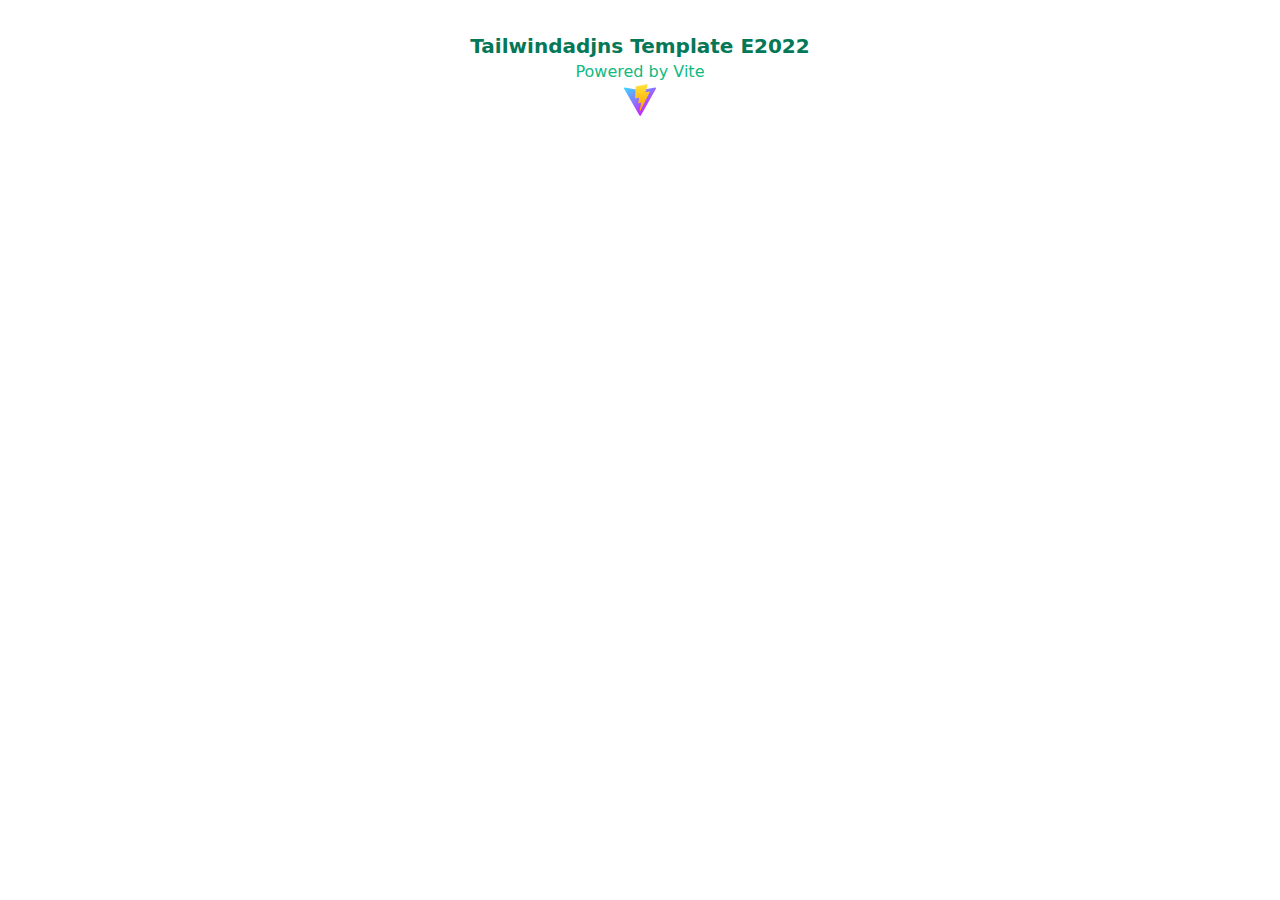
==== index.html @ 0107e42a "Updates" ====
<!DOCTYPE html>
<html lang="en">
  <head>
    <meta charset="UTF-8" />
    <link rel="icon" type="image/svg+xml" href="/vite.svg" />
    <meta name="viewport" content="width=device-width, initial-scale=1.0" />
    <title>Vite App</title>
    <script type="module" crossorigin src="./assets/main.ae54f498.js"></script>
    <link rel="stylesheet" href="./assets/index.20c0fda1.css">
  </head>
  <body class="grid place-items-center p-8">
    <h1 class="text-xl font-bold text-emerald-700">
      Tailwindadjns Template E2022
    </h1>
    <p class="text-emerald-500">
      Powered by <a href="https://vitejs.dev/guide">Vite</a>
    </p>
    <img src="img/vite.svg" alt="Vite Logo" />

    
  </body>
</html>
---- assets/index.20c0fda1.css ----
*,:before,:after{box-sizing:border-box;border-width:0;border-style:solid;border-color:#e5e7eb}:before,:after{--tw-content: ""}html{line-height:1.5;-webkit-text-size-adjust:100%;-moz-tab-size:4;-o-tab-size:4;tab-size:4;font-family:ui-sans-serif,system-ui,-apple-system,BlinkMacSystemFont,Segoe UI,Roboto,Helvetica Neue,Arial,Noto Sans,sans-serif,"Apple Color Emoji","Segoe UI Emoji",Segoe UI Symbol,"Noto Color Emoji"}body{margin:0;line-height:inherit}hr{height:0;color:inherit;border-top-width:1px}abbr:where([title]){-webkit-text-decoration:underline dotted;text-decoration:underline dotted}h1,h2,h3,h4,h5,h6{font-size:inherit;font-weight:inherit}a{color:inherit;text-decoration:inherit}b,strong{font-weight:bolder}code,kbd,samp,pre{font-family:ui-monospace,SFMono-Regular,Menlo,Monaco,Consolas,Liberation Mono,Courier New,monospace;font-size:1em}small{font-size:80%}sub,sup{font-size:75%;line-height:0;position:relative;vertical-align:baseline}sub{bottom:-.25em}sup{top:-.5em}table{text-indent:0;border-color:inherit;border-collapse:collapse}button,input,optgroup,select,textarea{font-family:inherit;font-size:100%;font-weight:inherit;line-height:inherit;color:inherit;margin:0;padding:0}button,select{text-transform:none}button,[type=button],[type=reset],[type=submit]{-webkit-appearance:button;background-color:transparent;background-image:none}:-moz-focusring{outline:auto}:-moz-ui-invalid{box-shadow:none}progress{vertical-align:baseline}::-webkit-inner-spin-button,::-webkit-outer-spin-button{height:auto}[type=search]{-webkit-appearance:textfield;outline-offset:-2px}::-webkit-search-decoration{-webkit-appearance:none}::-webkit-file-upload-button{-webkit-appearance:button;font:inherit}summary{display:list-item}blockquote,dl,dd,h1,h2,h3,h4,h5,h6,hr,figure,p,pre{margin:0}fieldset{margin:0;padding:0}legend{padding:0}ol,ul,menu{list-style:none;margin:0;padding:0}textarea{resize:vertical}input::-moz-placeholder,textarea::-moz-placeholder{opacity:1;color:#9ca3af}input::placeholder,textarea::placeholder{opacity:1;color:#9ca3af}button,[role=button]{cursor:pointer}:disabled{cursor:default}img,svg,video,canvas,audio,iframe,embed,object{display:block;vertical-align:middle}img,video{max-width:100%;height:auto}[type=text],[type=email],[type=url],[type=password],[type=number],[type=date],[type=datetime-local],[type=month],[type=search],[type=tel],[type=time],[type=week],[multiple],textarea,select{-webkit-appearance:none;-moz-appearance:none;appearance:none;background-color:#fff;border-color:#6b7280;border-width:1px;border-radius:0;padding:.5rem .75rem;font-size:1rem;line-height:1.5rem;--tw-shadow: 0 0 #0000}[type=text]:focus,[type=email]:focus,[type=url]:focus,[type=password]:focus,[type=number]:focus,[type=date]:focus,[type=datetime-local]:focus,[type=month]:focus,[type=search]:focus,[type=tel]:focus,[type=time]:focus,[type=week]:focus,[multiple]:focus,textarea:focus,select:focus{outline:2px solid transparent;outline-offset:2px;--tw-ring-inset: var(--tw-empty, );--tw-ring-offset-width: 0px;--tw-ring-offset-color: #fff;--tw-ring-color: #2563eb;--tw-ring-offset-shadow: var(--tw-ring-inset) 0 0 0 var(--tw-ring-offset-width) var(--tw-ring-offset-color);--tw-ring-shadow: var(--tw-ring-inset) 0 0 0 calc(1px + var(--tw-ring-offset-width)) var(--tw-ring-color);box-shadow:var(--tw-ring-offset-shadow),var(--tw-ring-shadow),var(--tw-shadow);border-color:#2563eb}input::-moz-placeholder,textarea::-moz-placeholder{color:#6b7280;opacity:1}input::placeholder,textarea::placeholder{color:#6b7280;opacity:1}::-webkit-datetime-edit-fields-wrapper{padding:0}::-webkit-date-and-time-value{min-height:1.5em}::-webkit-datetime-edit,::-webkit-datetime-edit-year-field,::-webkit-datetime-edit-month-field,::-webkit-datetime-edit-day-field,::-webkit-datetime-edit-hour-field,::-webkit-datetime-edit-minute-field,::-webkit-datetime-edit-second-field,::-webkit-datetime-edit-millisecond-field,::-webkit-datetime-edit-meridiem-field{padding-top:0;padding-bottom:0}select{background-image:url("data:image/svg+xml,%3csvg xmlns='http://www.w3.org/2000/svg' fill='none' viewBox='0 0 20 20'%3e%3cpath stroke='%236b7280' stroke-linecap='round' stroke-linejoin='round' stroke-width='1.5' d='M6 8l4 4 4-4'/%3e%3c/svg%3e");background-position:right .5rem center;background-repeat:no-repeat;background-size:1.5em 1.5em;padding-right:2.5rem;-webkit-print-color-adjust:exact;color-adjust:exact;print-color-adjust:exact}[multiple]{background-image:initial;background-position:initial;background-repeat:unset;background-size:initial;padding-right:.75rem;-webkit-print-color-adjust:unset;color-adjust:unset;print-color-adjust:unset}[type=checkbox],[type=radio]{-webkit-appearance:none;-moz-appearance:none;appearance:none;padding:0;-webkit-print-color-adjust:exact;color-adjust:exact;print-color-adjust:exact;display:inline-block;vertical-align:middle;background-origin:border-box;-webkit-user-select:none;-moz-user-select:none;user-select:none;flex-shrink:0;height:1rem;width:1rem;color:#2563eb;background-color:#fff;border-color:#6b7280;border-width:1px;--tw-shadow: 0 0 #0000}[type=checkbox]{border-radius:0}[type=radio]{border-radius:100%}[type=checkbox]:focus,[type=radio]:focus{outline:2px solid transparent;outline-offset:2px;--tw-ring-inset: var(--tw-empty, );--tw-ring-offset-width: 2px;--tw-ring-offset-color: #fff;--tw-ring-color: #2563eb;--tw-ring-offset-shadow: var(--tw-ring-inset) 0 0 0 var(--tw-ring-offset-width) var(--tw-ring-offset-color);--tw-ring-shadow: var(--tw-ring-inset) 0 0 0 calc(2px + var(--tw-ring-offset-width)) var(--tw-ring-color);box-shadow:var(--tw-ring-offset-shadow),var(--tw-ring-shadow),var(--tw-shadow)}[type=checkbox]:checked,[type=radio]:checked{border-color:transparent;background-color:currentColor;background-size:100% 100%;background-position:center;background-repeat:no-repeat}[type=checkbox]:checked{background-image:url("data:image/svg+xml,%3csvg viewBox='0 0 16 16' fill='white' xmlns='http://www.w3.org/2000/svg'%3e%3cpath d='M12.207 4.793a1 1 0 010 1.414l-5 5a1 1 0 01-1.414 0l-2-2a1 1 0 011.414-1.414L6.5 9.086l4.293-4.293a1 1 0 011.414 0z'/%3e%3c/svg%3e")}[type=radio]:checked{background-image:url("data:image/svg+xml,%3csvg viewBox='0 0 16 16' fill='white' xmlns='http://www.w3.org/2000/svg'%3e%3ccircle cx='8' cy='8' r='3'/%3e%3c/svg%3e")}[type=checkbox]:checked:hover,[type=checkbox]:checked:focus,[type=radio]:checked:hover,[type=radio]:checked:focus{border-color:transparent;background-color:currentColor}[type=checkbox]:indeterminate{background-image:url("data:image/svg+xml,%3csvg xmlns='http://www.w3.org/2000/svg' fill='none' viewBox='0 0 16 16'%3e%3cpath stroke='white' stroke-linecap='round' stroke-linejoin='round' stroke-width='2' d='M4 8h8'/%3e%3c/svg%3e");border-color:transparent;background-color:currentColor;background-size:100% 100%;background-position:center;background-repeat:no-repeat}[type=checkbox]:indeterminate:hover,[type=checkbox]:indeterminate:focus{border-color:transparent;background-color:currentColor}[type=file]{background:unset;border-color:inherit;border-width:0;border-radius:0;padding:0;font-size:unset;line-height:inherit}[type=file]:focus{outline:1px solid ButtonText;outline:1px auto -webkit-focus-ring-color}*,:before,:after{--tw-border-spacing-x: 0;--tw-border-spacing-y: 0;--tw-translate-x: 0;--tw-translate-y: 0;--tw-rotate: 0;--tw-skew-x: 0;--tw-skew-y: 0;--tw-scale-x: 1;--tw-scale-y: 1;--tw-pan-x: ;--tw-pan-y: ;--tw-pinch-zoom: ;--tw-scroll-snap-strictness: proximity;--tw-ordinal: ;--tw-slashed-zero: ;--tw-numeric-figure: ;--tw-numeric-spacing: ;--tw-numeric-fraction: ;--tw-ring-inset: ;--tw-ring-offset-width: 0px;--tw-ring-offset-color: #fff;--tw-ring-color: rgb(59 130 246 / .5);--tw-ring-offset-shadow: 0 0 #0000;--tw-ring-shadow: 0 0 #0000;--tw-shadow: 0 0 #0000;--tw-shadow-colored: 0 0 #0000;--tw-blur: ;--tw-brightness: ;--tw-contrast: ;--tw-grayscale: ;--tw-hue-rotate: ;--tw-invert: ;--tw-saturate: ;--tw-sepia: ;--tw-drop-shadow: ;--tw-backdrop-blur: ;--tw-backdrop-brightness: ;--tw-backdrop-contrast: ;--tw-backdrop-grayscale: ;--tw-backdrop-hue-rotate: ;--tw-backdrop-invert: ;--tw-backdrop-opacity: ;--tw-backdrop-saturate: ;--tw-backdrop-sepia: }::-webkit-backdrop{--tw-border-spacing-x: 0;--tw-border-spacing-y: 0;--tw-translate-x: 0;--tw-translate-y: 0;--tw-rotate: 0;--tw-skew-x: 0;--tw-skew-y: 0;--tw-scale-x: 1;--tw-scale-y: 1;--tw-pan-x: ;--tw-pan-y: ;--tw-pinch-zoom: ;--tw-scroll-snap-strictness: proximity;--tw-ordinal: ;--tw-slashed-zero: ;--tw-numeric-figure: ;--tw-numeric-spacing: ;--tw-numeric-fraction: ;--tw-ring-inset: ;--tw-ring-offset-width: 0px;--tw-ring-offset-color: #fff;--tw-ring-color: rgb(59 130 246 / .5);--tw-ring-offset-shadow: 0 0 #0000;--tw-ring-shadow: 0 0 #0000;--tw-shadow: 0 0 #0000;--tw-shadow-colored: 0 0 #0000;--tw-blur: ;--tw-brightness: ;--tw-contrast: ;--tw-grayscale: ;--tw-hue-rotate: ;--tw-invert: ;--tw-saturate: ;--tw-sepia: ;--tw-drop-shadow: ;--tw-backdrop-blur: ;--tw-backdrop-brightness: ;--tw-backdrop-contrast: ;--tw-backdrop-grayscale: ;--tw-backdrop-hue-rotate: ;--tw-backdrop-invert: ;--tw-backdrop-opacity: ;--tw-backdrop-saturate: ;--tw-backdrop-sepia: }::backdrop{--tw-border-spacing-x: 0;--tw-border-spacing-y: 0;--tw-translate-x: 0;--tw-translate-y: 0;--tw-rotate: 0;--tw-skew-x: 0;--tw-skew-y: 0;--tw-scale-x: 1;--tw-scale-y: 1;--tw-pan-x: ;--tw-pan-y: ;--tw-pinch-zoom: ;--tw-scroll-snap-strictness: proximity;--tw-ordinal: ;--tw-slashed-zero: ;--tw-numeric-figure: ;--tw-numeric-spacing: ;--tw-numeric-fraction: ;--tw-ring-inset: ;--tw-ring-offset-width: 0px;--tw-ring-offset-color: #fff;--tw-ring-color: rgb(59 130 246 / .5);--tw-ring-offset-shadow: 0 0 #0000;--tw-ring-shadow: 0 0 #0000;--tw-shadow: 0 0 #0000;--tw-shadow-colored: 0 0 #0000;--tw-blur: ;--tw-brightness: ;--tw-contrast: ;--tw-grayscale: ;--tw-hue-rotate: ;--tw-invert: ;--tw-saturate: ;--tw-sepia: ;--tw-drop-shadow: ;--tw-backdrop-blur: ;--tw-backdrop-brightness: ;--tw-backdrop-contrast: ;--tw-backdrop-grayscale: ;--tw-backdrop-hue-rotate: ;--tw-backdrop-invert: ;--tw-backdrop-opacity: ;--tw-backdrop-saturate: ;--tw-backdrop-sepia: }.grid{display:grid}.place-items-center{place-items:center}.p-8{padding:2rem}.text-xl{font-size:1.25rem;line-height:1.75rem}.font-bold{font-weight:700}.text-emerald-700{--tw-text-opacity: 1;color:rgb(4 120 87 / var(--tw-text-opacity))}.text-emerald-500{--tw-text-opacity: 1;color:rgb(16 185 129 / var(--tw-text-opacity))}
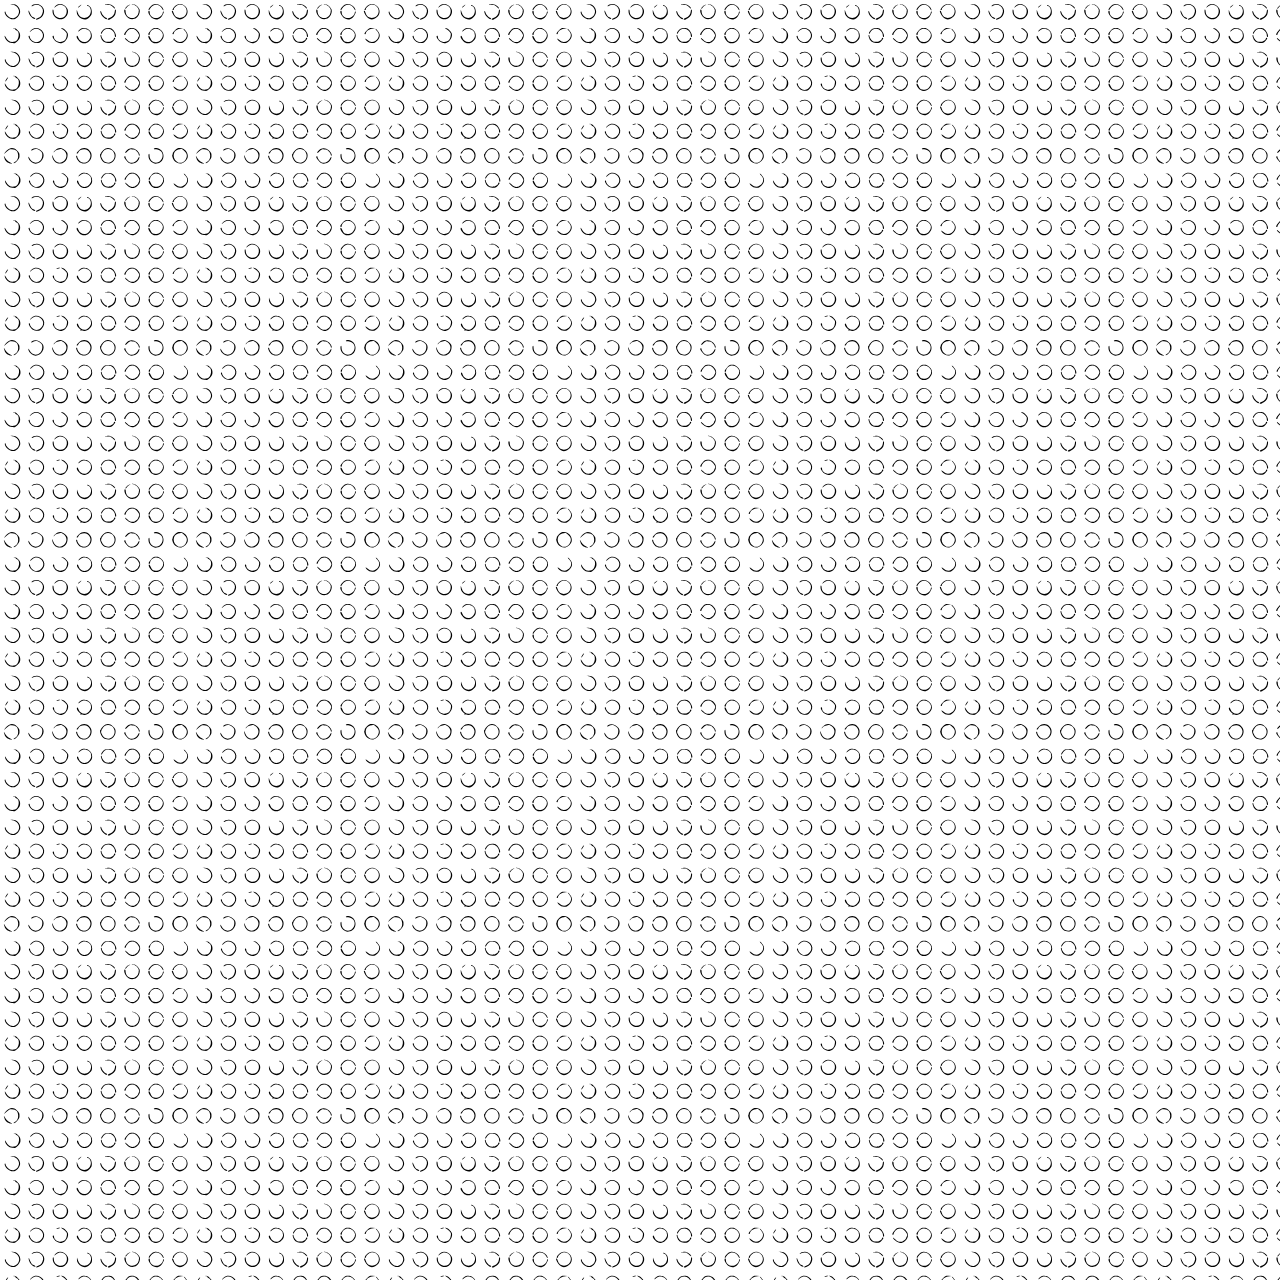
==== commit 2f3f1af8: "Updates" ====
--- a/index.html
+++ b/index.html
@@ -6,17 +6,15 @@
     <meta name="viewport" content="width=device-width, initial-scale=1.0" />
     <title>Vite App</title>
     <script type="module" crossorigin src="./assets/main.ae54f498.js"></script>
-    <link rel="stylesheet" href="./assets/index.20c0fda1.css">
+    <link rel="stylesheet" href="./assets/index.3d942b36.css">
   </head>
-  <body class="grid place-items-center p-8">
-    <h1 class="text-xl font-bold text-emerald-700">
-      Tailwindadjns Template E2022
-    </h1>
-    <p class="text-emerald-500">
-      Powered by <a href="https://vitejs.dev/guide">Vite</a>
-    </p>
-    <img src="img/vite.svg" alt="Vite Logo" />
-
+  <body>
+    <main>
+      <section id="first_section"></section>
+      <section id="second_section"></section>
+      <section id="third_section"></section>
+      <section id="fourth_section"></section>
+    </main>
     
   </body>
 </html>
--- a/assets/index.3d942b36.css
+++ b/assets/index.3d942b36.css
@@ -0,0 +1 @@
+*,:before,:after{box-sizing:border-box;border-width:0;border-style:solid;border-color:#e5e7eb}:before,:after{--tw-content: ""}html{line-height:1.5;-webkit-text-size-adjust:100%;-moz-tab-size:4;-o-tab-size:4;tab-size:4;font-family:ui-sans-serif,system-ui,-apple-system,BlinkMacSystemFont,Segoe UI,Roboto,Helvetica Neue,Arial,Noto Sans,sans-serif,"Apple Color Emoji","Segoe UI Emoji",Segoe UI Symbol,"Noto Color Emoji"}body{margin:0;line-height:inherit}hr{height:0;color:inherit;border-top-width:1px}abbr:where([title]){-webkit-text-decoration:underline dotted;text-decoration:underline dotted}h1,h2,h3,h4,h5,h6{font-size:inherit;font-weight:inherit}a{color:inherit;text-decoration:inherit}b,strong{font-weight:bolder}code,kbd,samp,pre{font-family:ui-monospace,SFMono-Regular,Menlo,Monaco,Consolas,Liberation Mono,Courier New,monospace;font-size:1em}small{font-size:80%}sub,sup{font-size:75%;line-height:0;position:relative;vertical-align:baseline}sub{bottom:-.25em}sup{top:-.5em}table{text-indent:0;border-color:inherit;border-collapse:collapse}button,input,optgroup,select,textarea{font-family:inherit;font-size:100%;font-weight:inherit;line-height:inherit;color:inherit;margin:0;padding:0}button,select{text-transform:none}button,[type=button],[type=reset],[type=submit]{-webkit-appearance:button;background-color:transparent;background-image:none}:-moz-focusring{outline:auto}:-moz-ui-invalid{box-shadow:none}progress{vertical-align:baseline}::-webkit-inner-spin-button,::-webkit-outer-spin-button{height:auto}[type=search]{-webkit-appearance:textfield;outline-offset:-2px}::-webkit-search-decoration{-webkit-appearance:none}::-webkit-file-upload-button{-webkit-appearance:button;font:inherit}summary{display:list-item}blockquote,dl,dd,h1,h2,h3,h4,h5,h6,hr,figure,p,pre{margin:0}fieldset{margin:0;padding:0}legend{padding:0}ol,ul,menu{list-style:none;margin:0;padding:0}textarea{resize:vertical}input::-moz-placeholder,textarea::-moz-placeholder{opacity:1;color:#9ca3af}input::placeholder,textarea::placeholder{opacity:1;color:#9ca3af}button,[role=button]{cursor:pointer}:disabled{cursor:default}img,svg,video,canvas,audio,iframe,embed,object{display:block;vertical-align:middle}img,video{max-width:100%;height:auto}[type=text],[type=email],[type=url],[type=password],[type=number],[type=date],[type=datetime-local],[type=month],[type=search],[type=tel],[type=time],[type=week],[multiple],textarea,select{-webkit-appearance:none;-moz-appearance:none;appearance:none;background-color:#fff;border-color:#6b7280;border-width:1px;border-radius:0;padding:.5rem .75rem;font-size:1rem;line-height:1.5rem;--tw-shadow: 0 0 #0000}[type=text]:focus,[type=email]:focus,[type=url]:focus,[type=password]:focus,[type=number]:focus,[type=date]:focus,[type=datetime-local]:focus,[type=month]:focus,[type=search]:focus,[type=tel]:focus,[type=time]:focus,[type=week]:focus,[multiple]:focus,textarea:focus,select:focus{outline:2px solid transparent;outline-offset:2px;--tw-ring-inset: var(--tw-empty, );--tw-ring-offset-width: 0px;--tw-ring-offset-color: #fff;--tw-ring-color: #2563eb;--tw-ring-offset-shadow: var(--tw-ring-inset) 0 0 0 var(--tw-ring-offset-width) var(--tw-ring-offset-color);--tw-ring-shadow: var(--tw-ring-inset) 0 0 0 calc(1px + var(--tw-ring-offset-width)) var(--tw-ring-color);box-shadow:var(--tw-ring-offset-shadow),var(--tw-ring-shadow),var(--tw-shadow);border-color:#2563eb}input::-moz-placeholder,textarea::-moz-placeholder{color:#6b7280;opacity:1}input::placeholder,textarea::placeholder{color:#6b7280;opacity:1}::-webkit-datetime-edit-fields-wrapper{padding:0}::-webkit-date-and-time-value{min-height:1.5em}::-webkit-datetime-edit,::-webkit-datetime-edit-year-field,::-webkit-datetime-edit-month-field,::-webkit-datetime-edit-day-field,::-webkit-datetime-edit-hour-field,::-webkit-datetime-edit-minute-field,::-webkit-datetime-edit-second-field,::-webkit-datetime-edit-millisecond-field,::-webkit-datetime-edit-meridiem-field{padding-top:0;padding-bottom:0}select{background-image:url("data:image/svg+xml,%3csvg xmlns='http://www.w3.org/2000/svg' fill='none' viewBox='0 0 20 20'%3e%3cpath stroke='%236b7280' stroke-linecap='round' stroke-linejoin='round' stroke-width='1.5' d='M6 8l4 4 4-4'/%3e%3c/svg%3e");background-position:right .5rem center;background-repeat:no-repeat;background-size:1.5em 1.5em;padding-right:2.5rem;-webkit-print-color-adjust:exact;color-adjust:exact;print-color-adjust:exact}[multiple]{background-image:initial;background-position:initial;background-repeat:unset;background-size:initial;padding-right:.75rem;-webkit-print-color-adjust:unset;color-adjust:unset;print-color-adjust:unset}[type=checkbox],[type=radio]{-webkit-appearance:none;-moz-appearance:none;appearance:none;padding:0;-webkit-print-color-adjust:exact;color-adjust:exact;print-color-adjust:exact;display:inline-block;vertical-align:middle;background-origin:border-box;-webkit-user-select:none;-moz-user-select:none;user-select:none;flex-shrink:0;height:1rem;width:1rem;color:#2563eb;background-color:#fff;border-color:#6b7280;border-width:1px;--tw-shadow: 0 0 #0000}[type=checkbox]{border-radius:0}[type=radio]{border-radius:100%}[type=checkbox]:focus,[type=radio]:focus{outline:2px solid transparent;outline-offset:2px;--tw-ring-inset: var(--tw-empty, );--tw-ring-offset-width: 2px;--tw-ring-offset-color: #fff;--tw-ring-color: #2563eb;--tw-ring-offset-shadow: var(--tw-ring-inset) 0 0 0 var(--tw-ring-offset-width) var(--tw-ring-offset-color);--tw-ring-shadow: var(--tw-ring-inset) 0 0 0 calc(2px + var(--tw-ring-offset-width)) var(--tw-ring-color);box-shadow:var(--tw-ring-offset-shadow),var(--tw-ring-shadow),var(--tw-shadow)}[type=checkbox]:checked,[type=radio]:checked{border-color:transparent;background-color:currentColor;background-size:100% 100%;background-position:center;background-repeat:no-repeat}[type=checkbox]:checked{background-image:url("data:image/svg+xml,%3csvg viewBox='0 0 16 16' fill='white' xmlns='http://www.w3.org/2000/svg'%3e%3cpath d='M12.207 4.793a1 1 0 010 1.414l-5 5a1 1 0 01-1.414 0l-2-2a1 1 0 011.414-1.414L6.5 9.086l4.293-4.293a1 1 0 011.414 0z'/%3e%3c/svg%3e")}[type=radio]:checked{background-image:url("data:image/svg+xml,%3csvg viewBox='0 0 16 16' fill='white' xmlns='http://www.w3.org/2000/svg'%3e%3ccircle cx='8' cy='8' r='3'/%3e%3c/svg%3e")}[type=checkbox]:checked:hover,[type=checkbox]:checked:focus,[type=radio]:checked:hover,[type=radio]:checked:focus{border-color:transparent;background-color:currentColor}[type=checkbox]:indeterminate{background-image:url("data:image/svg+xml,%3csvg xmlns='http://www.w3.org/2000/svg' fill='none' viewBox='0 0 16 16'%3e%3cpath stroke='white' stroke-linecap='round' stroke-linejoin='round' stroke-width='2' d='M4 8h8'/%3e%3c/svg%3e");border-color:transparent;background-color:currentColor;background-size:100% 100%;background-position:center;background-repeat:no-repeat}[type=checkbox]:indeterminate:hover,[type=checkbox]:indeterminate:focus{border-color:transparent;background-color:currentColor}[type=file]{background:unset;border-color:inherit;border-width:0;border-radius:0;padding:0;font-size:unset;line-height:inherit}[type=file]:focus{outline:1px solid ButtonText;outline:1px auto -webkit-focus-ring-color}*,:before,:after{--tw-border-spacing-x: 0;--tw-border-spacing-y: 0;--tw-translate-x: 0;--tw-translate-y: 0;--tw-rotate: 0;--tw-skew-x: 0;--tw-skew-y: 0;--tw-scale-x: 1;--tw-scale-y: 1;--tw-pan-x: ;--tw-pan-y: ;--tw-pinch-zoom: ;--tw-scroll-snap-strictness: proximity;--tw-ordinal: ;--tw-slashed-zero: ;--tw-numeric-figure: ;--tw-numeric-spacing: ;--tw-numeric-fraction: ;--tw-ring-inset: ;--tw-ring-offset-width: 0px;--tw-ring-offset-color: #fff;--tw-ring-color: rgb(59 130 246 / .5);--tw-ring-offset-shadow: 0 0 #0000;--tw-ring-shadow: 0 0 #0000;--tw-shadow: 0 0 #0000;--tw-shadow-colored: 0 0 #0000;--tw-blur: ;--tw-brightness: ;--tw-contrast: ;--tw-grayscale: ;--tw-hue-rotate: ;--tw-invert: ;--tw-saturate: ;--tw-sepia: ;--tw-drop-shadow: ;--tw-backdrop-blur: ;--tw-backdrop-brightness: ;--tw-backdrop-contrast: ;--tw-backdrop-grayscale: ;--tw-backdrop-hue-rotate: ;--tw-backdrop-invert: ;--tw-backdrop-opacity: ;--tw-backdrop-saturate: ;--tw-backdrop-sepia: }::-webkit-backdrop{--tw-border-spacing-x: 0;--tw-border-spacing-y: 0;--tw-translate-x: 0;--tw-translate-y: 0;--tw-rotate: 0;--tw-skew-x: 0;--tw-skew-y: 0;--tw-scale-x: 1;--tw-scale-y: 1;--tw-pan-x: ;--tw-pan-y: ;--tw-pinch-zoom: ;--tw-scroll-snap-strictness: proximity;--tw-ordinal: ;--tw-slashed-zero: ;--tw-numeric-figure: ;--tw-numeric-spacing: ;--tw-numeric-fraction: ;--tw-ring-inset: ;--tw-ring-offset-width: 0px;--tw-ring-offset-color: #fff;--tw-ring-color: rgb(59 130 246 / .5);--tw-ring-offset-shadow: 0 0 #0000;--tw-ring-shadow: 0 0 #0000;--tw-shadow: 0 0 #0000;--tw-shadow-colored: 0 0 #0000;--tw-blur: ;--tw-brightness: ;--tw-contrast: ;--tw-grayscale: ;--tw-hue-rotate: ;--tw-invert: ;--tw-saturate: ;--tw-sepia: ;--tw-drop-shadow: ;--tw-backdrop-blur: ;--tw-backdrop-brightness: ;--tw-backdrop-contrast: ;--tw-backdrop-grayscale: ;--tw-backdrop-hue-rotate: ;--tw-backdrop-invert: ;--tw-backdrop-opacity: ;--tw-backdrop-saturate: ;--tw-backdrop-sepia: }::backdrop{--tw-border-spacing-x: 0;--tw-border-spacing-y: 0;--tw-translate-x: 0;--tw-translate-y: 0;--tw-rotate: 0;--tw-skew-x: 0;--tw-skew-y: 0;--tw-scale-x: 1;--tw-scale-y: 1;--tw-pan-x: ;--tw-pan-y: ;--tw-pinch-zoom: ;--tw-scroll-snap-strictness: proximity;--tw-ordinal: ;--tw-slashed-zero: ;--tw-numeric-figure: ;--tw-numeric-spacing: ;--tw-numeric-fraction: ;--tw-ring-inset: ;--tw-ring-offset-width: 0px;--tw-ring-offset-color: #fff;--tw-ring-color: rgb(59 130 246 / .5);--tw-ring-offset-shadow: 0 0 #0000;--tw-ring-shadow: 0 0 #0000;--tw-shadow: 0 0 #0000;--tw-shadow-colored: 0 0 #0000;--tw-blur: ;--tw-brightness: ;--tw-contrast: ;--tw-grayscale: ;--tw-hue-rotate: ;--tw-invert: ;--tw-saturate: ;--tw-sepia: ;--tw-drop-shadow: ;--tw-backdrop-blur: ;--tw-backdrop-brightness: ;--tw-backdrop-contrast: ;--tw-backdrop-grayscale: ;--tw-backdrop-hue-rotate: ;--tw-backdrop-invert: ;--tw-backdrop-opacity: ;--tw-backdrop-saturate: ;--tw-backdrop-sepia: }body{background-image:url(../img/bg-texture.svg);background-repeat:repeat;background-position:top left;background-size:15%}#first_section{padding:40em}
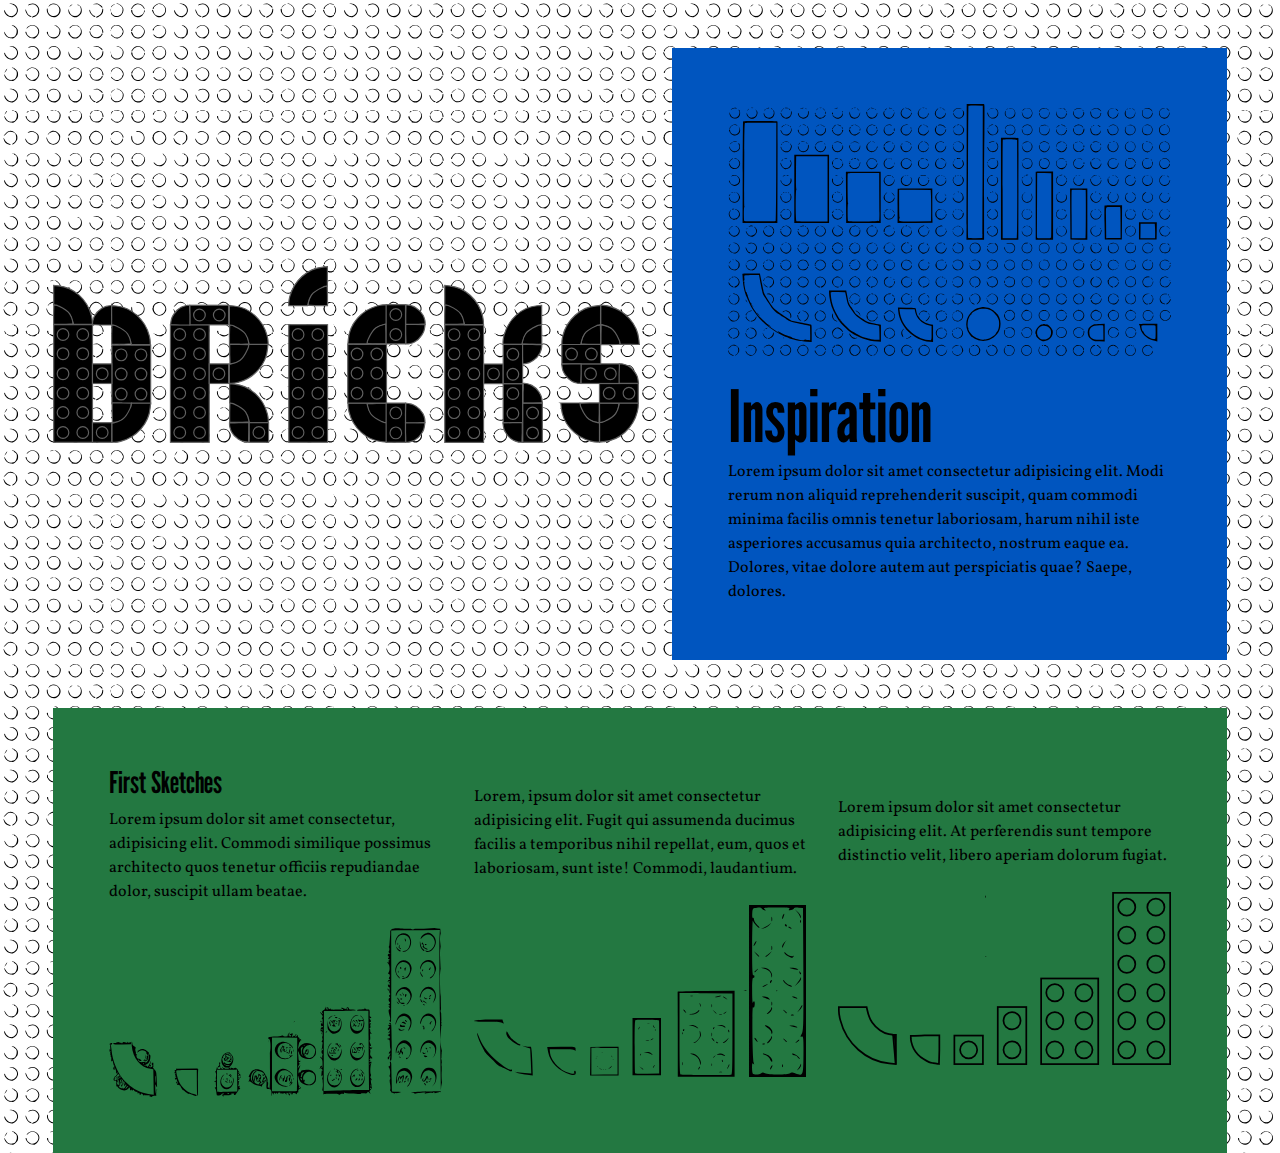
==== commit a1e33caa: "Updates" ====
--- a/index.html
+++ b/index.html
@@ -5,13 +5,216 @@
     <link rel="icon" type="image/svg+xml" href="/vite.svg" />
     <meta name="viewport" content="width=device-width, initial-scale=1.0" />
     <title>Vite App</title>
-    <script type="module" crossorigin src="./assets/main.ae54f498.js"></script>
-    <link rel="stylesheet" href="./assets/index.3d942b36.css">
+    <script type="module" crossorigin src="./assets/main.2e53f17a.js"></script>
+    <link rel="stylesheet" href="./assets/index.fe158002.css">
   </head>
-  <body>
+  <body class="mx-auto w-11/12">
     <main>
-      <section id="first_section"></section>
-      <section id="second_section"></section>
+      <img
+        class="image"
+        data-index="0"
+        data-status="inactive"
+        src="./img/b_01.svg"
+      />
+      <img
+        class="image"
+        data-index="1"
+        data-status="inactive"
+        src="./img/b_02.svg"
+      />
+      <img
+        class="image"
+        data-index="2"
+        data-status="inactive"
+        src="./img/b_03.svg"
+      />
+      <img
+        class="image"
+        data-index="3"
+        data-status="inactive"
+        src="./img/b_04.svg"
+      />
+      <img
+        class="image"
+        data-index="4"
+        data-status="inactive"
+        src="./img/b_05.svg"
+      />
+      <img
+        class="image"
+        data-index="5"
+        data-status="inactive"
+        src="./img/b_06.svg"
+      />
+      <img
+        class="image"
+        data-index="6"
+        data-status="inactive"
+        src="./img/b_07.svg"
+      />
+      <img
+        class="image"
+        data-index="7"
+        data-status="inactive"
+        src="./img/b_08.svg"
+      />
+      <img
+        class="image"
+        data-index="8"
+        data-status="inactive"
+        src="./img/b_09.svg"
+      />
+      <img
+        class="image"
+        data-index="9"
+        data-status="inactive"
+        src="./img/b_10.svg"
+      />
+      <img
+        class="image"
+        data-index="10"
+        data-status="inactive"
+        src="./img/b_11.svg"
+      />
+      <img
+        class="image"
+        data-index="11"
+        data-status="inactive"
+        src="./img/b_11.svg"
+      />
+      <img
+        class="image"
+        data-index="12"
+        data-status="inactive"
+        src="./img/b_11.svg"
+      />
+      <img
+        class="image"
+        data-index="13"
+        data-status="inactive"
+        src="./img/b_11.svg"
+      />
+      <img
+        class="image"
+        data-index="14"
+        data-status="inactive"
+        src="./img/b_11.svg"
+      />
+      <img
+        class="image"
+        data-index="15"
+        data-status="inactive"
+        src="./img/b_11.svg"
+      />
+      <img
+        class="image"
+        data-index="16"
+        data-status="inactive"
+        src="./img/b_11.svg"
+      />
+      <img
+        class="image"
+        data-index="17"
+        data-status="inactive"
+        src="./img/b_12.svg"
+      />
+      <img
+        class="image"
+        data-index="18"
+        data-status="inactive"
+        src="./img/b_13.svg"
+      />
+      <img
+        class="image"
+        data-index="19"
+        data-status="inactive"
+        src="./img/b_14.svg"
+      />
+      <img
+        class="image"
+        data-index="20"
+        data-status="inactive"
+        src="./img/b_15.svg"
+      />
+      <img
+        class="image"
+        data-index="21"
+        data-status="inactive"
+        src="./img/b_16.svg"
+      />
+      <img
+        class="image"
+        data-index="22"
+        data-status="inactive"
+        src="./img/b_17.svg"
+      />
+      <img
+        class="image"
+        data-index="23"
+        data-status="inactive"
+        src="./img/b_18.svg"
+      />
+      <img
+        class="image"
+        data-index="24"
+        data-status="inactive"
+        src="./img/b_19.svg"
+      />
+      <img
+        class="image"
+        data-index="25"
+        data-status="inactive"
+        src="./img/b_20.svg"
+      />
+
+      <section
+        id="first_section"
+        class="flex flex-col items-center gap-8 py-12 md:flex-row md:justify-center"
+      >
+        <img src="./img/bricks_font.svg" class="md:w-2/4" alt="" />
+        <div class="bg-blaa p-12 md:p-14">
+          <img src="./img/inspiration.svg" alt="" />
+          <h1 class="pt-6 pb-2 text-5xl md:text-7xl">Inspiration</h1>
+          <p>
+            Lorem ipsum dolor sit amet consectetur adipisicing elit. Modi rerum
+            non aliquid reprehenderit suscipit, quam commodi minima facilis
+            omnis tenetur laboriosam, harum nihil iste asperiores accusamus quia
+            architecto, nostrum eaque ea. Dolores, vitae dolore autem aut
+            perspiciatis quae? Saepe, dolores.
+          </p>
+        </div>
+      </section>
+      <section id="second_section">
+        <div
+          class="groen_boks grid items-center gap-8 bg-groen p-8 md:flex-row md:p-14"
+        >
+          <div>
+            <h2 class="pb-2 text-3xl">First Sketches</h2>
+            <p class="pb-6">
+              Lorem ipsum dolor sit amet consectetur, adipisicing elit. Commodi
+              similique possimus architecto quos tenetur officiis repudiandae
+              dolor, suscipit ullam beatae.
+            </p>
+            <img src="./img/first_tools.svg" alt="" />
+          </div>
+          <div>
+            <p class="pb-6">
+              Lorem, ipsum dolor sit amet consectetur adipisicing elit. Fugit
+              qui assumenda ducimus facilis a temporibus nihil repellat, eum,
+              quos et laboriosam, sunt iste! Commodi, laudantium.
+            </p>
+            <img src="./img/sketched_tools.svg" alt="" />
+          </div>
+          <div>
+            <p class="pb-6">
+              Lorem ipsum dolor sit amet consectetur adipisicing elit. At
+              perferendis sunt tempore distinctio velit, libero aperiam dolorum
+              fugiat.
+            </p>
+            <img src="./img/finalized_tools.svg" alt="" />
+          </div>
+        </div>
+      </section>
       <section id="third_section"></section>
       <section id="fourth_section"></section>
     </main>
--- a/assets/index.fe158002.css
+++ b/assets/index.fe158002.css
@@ -0,0 +1 @@
+*,:before,:after{box-sizing:border-box;border-width:0;border-style:solid;border-color:#e5e7eb}:before,:after{--tw-content: ""}html{line-height:1.5;-webkit-text-size-adjust:100%;-moz-tab-size:4;-o-tab-size:4;tab-size:4;font-family:ui-sans-serif,system-ui,-apple-system,BlinkMacSystemFont,Segoe UI,Roboto,Helvetica Neue,Arial,Noto Sans,sans-serif,"Apple Color Emoji","Segoe UI Emoji",Segoe UI Symbol,"Noto Color Emoji"}body{margin:0;line-height:inherit}hr{height:0;color:inherit;border-top-width:1px}abbr:where([title]){-webkit-text-decoration:underline dotted;text-decoration:underline dotted}h1,h2,h3,h4,h5,h6{font-size:inherit;font-weight:inherit}a{color:inherit;text-decoration:inherit}b,strong{font-weight:bolder}code,kbd,samp,pre{font-family:ui-monospace,SFMono-Regular,Menlo,Monaco,Consolas,Liberation Mono,Courier New,monospace;font-size:1em}small{font-size:80%}sub,sup{font-size:75%;line-height:0;position:relative;vertical-align:baseline}sub{bottom:-.25em}sup{top:-.5em}table{text-indent:0;border-color:inherit;border-collapse:collapse}button,input,optgroup,select,textarea{font-family:inherit;font-size:100%;font-weight:inherit;line-height:inherit;color:inherit;margin:0;padding:0}button,select{text-transform:none}button,[type=button],[type=reset],[type=submit]{-webkit-appearance:button;background-color:transparent;background-image:none}:-moz-focusring{outline:auto}:-moz-ui-invalid{box-shadow:none}progress{vertical-align:baseline}::-webkit-inner-spin-button,::-webkit-outer-spin-button{height:auto}[type=search]{-webkit-appearance:textfield;outline-offset:-2px}::-webkit-search-decoration{-webkit-appearance:none}::-webkit-file-upload-button{-webkit-appearance:button;font:inherit}summary{display:list-item}blockquote,dl,dd,h1,h2,h3,h4,h5,h6,hr,figure,p,pre{margin:0}fieldset{margin:0;padding:0}legend{padding:0}ol,ul,menu{list-style:none;margin:0;padding:0}textarea{resize:vertical}input::-moz-placeholder,textarea::-moz-placeholder{opacity:1;color:#9ca3af}input::placeholder,textarea::placeholder{opacity:1;color:#9ca3af}button,[role=button]{cursor:pointer}:disabled{cursor:default}img,svg,video,canvas,audio,iframe,embed,object{display:block;vertical-align:middle}img,video{max-width:100%;height:auto}[type=text],[type=email],[type=url],[type=password],[type=number],[type=date],[type=datetime-local],[type=month],[type=search],[type=tel],[type=time],[type=week],[multiple],textarea,select{-webkit-appearance:none;-moz-appearance:none;appearance:none;background-color:#fff;border-color:#6b7280;border-width:1px;border-radius:0;padding:.5rem .75rem;font-size:1rem;line-height:1.5rem;--tw-shadow: 0 0 #0000}[type=text]:focus,[type=email]:focus,[type=url]:focus,[type=password]:focus,[type=number]:focus,[type=date]:focus,[type=datetime-local]:focus,[type=month]:focus,[type=search]:focus,[type=tel]:focus,[type=time]:focus,[type=week]:focus,[multiple]:focus,textarea:focus,select:focus{outline:2px solid transparent;outline-offset:2px;--tw-ring-inset: var(--tw-empty, );--tw-ring-offset-width: 0px;--tw-ring-offset-color: #fff;--tw-ring-color: #2563eb;--tw-ring-offset-shadow: var(--tw-ring-inset) 0 0 0 var(--tw-ring-offset-width) var(--tw-ring-offset-color);--tw-ring-shadow: var(--tw-ring-inset) 0 0 0 calc(1px + var(--tw-ring-offset-width)) var(--tw-ring-color);box-shadow:var(--tw-ring-offset-shadow),var(--tw-ring-shadow),var(--tw-shadow);border-color:#2563eb}input::-moz-placeholder,textarea::-moz-placeholder{color:#6b7280;opacity:1}input::placeholder,textarea::placeholder{color:#6b7280;opacity:1}::-webkit-datetime-edit-fields-wrapper{padding:0}::-webkit-date-and-time-value{min-height:1.5em}::-webkit-datetime-edit,::-webkit-datetime-edit-year-field,::-webkit-datetime-edit-month-field,::-webkit-datetime-edit-day-field,::-webkit-datetime-edit-hour-field,::-webkit-datetime-edit-minute-field,::-webkit-datetime-edit-second-field,::-webkit-datetime-edit-millisecond-field,::-webkit-datetime-edit-meridiem-field{padding-top:0;padding-bottom:0}select{background-image:url("data:image/svg+xml,%3csvg xmlns='http://www.w3.org/2000/svg' fill='none' viewBox='0 0 20 20'%3e%3cpath stroke='%236b7280' stroke-linecap='round' stroke-linejoin='round' stroke-width='1.5' d='M6 8l4 4 4-4'/%3e%3c/svg%3e");background-position:right .5rem center;background-repeat:no-repeat;background-size:1.5em 1.5em;padding-right:2.5rem;-webkit-print-color-adjust:exact;color-adjust:exact;print-color-adjust:exact}[multiple]{background-image:initial;background-position:initial;background-repeat:unset;background-size:initial;padding-right:.75rem;-webkit-print-color-adjust:unset;color-adjust:unset;print-color-adjust:unset}[type=checkbox],[type=radio]{-webkit-appearance:none;-moz-appearance:none;appearance:none;padding:0;-webkit-print-color-adjust:exact;color-adjust:exact;print-color-adjust:exact;display:inline-block;vertical-align:middle;background-origin:border-box;-webkit-user-select:none;-moz-user-select:none;user-select:none;flex-shrink:0;height:1rem;width:1rem;color:#2563eb;background-color:#fff;border-color:#6b7280;border-width:1px;--tw-shadow: 0 0 #0000}[type=checkbox]{border-radius:0}[type=radio]{border-radius:100%}[type=checkbox]:focus,[type=radio]:focus{outline:2px solid transparent;outline-offset:2px;--tw-ring-inset: var(--tw-empty, );--tw-ring-offset-width: 2px;--tw-ring-offset-color: #fff;--tw-ring-color: #2563eb;--tw-ring-offset-shadow: var(--tw-ring-inset) 0 0 0 var(--tw-ring-offset-width) var(--tw-ring-offset-color);--tw-ring-shadow: var(--tw-ring-inset) 0 0 0 calc(2px + var(--tw-ring-offset-width)) var(--tw-ring-color);box-shadow:var(--tw-ring-offset-shadow),var(--tw-ring-shadow),var(--tw-shadow)}[type=checkbox]:checked,[type=radio]:checked{border-color:transparent;background-color:currentColor;background-size:100% 100%;background-position:center;background-repeat:no-repeat}[type=checkbox]:checked{background-image:url("data:image/svg+xml,%3csvg viewBox='0 0 16 16' fill='white' xmlns='http://www.w3.org/2000/svg'%3e%3cpath d='M12.207 4.793a1 1 0 010 1.414l-5 5a1 1 0 01-1.414 0l-2-2a1 1 0 011.414-1.414L6.5 9.086l4.293-4.293a1 1 0 011.414 0z'/%3e%3c/svg%3e")}[type=radio]:checked{background-image:url("data:image/svg+xml,%3csvg viewBox='0 0 16 16' fill='white' xmlns='http://www.w3.org/2000/svg'%3e%3ccircle cx='8' cy='8' r='3'/%3e%3c/svg%3e")}[type=checkbox]:checked:hover,[type=checkbox]:checked:focus,[type=radio]:checked:hover,[type=radio]:checked:focus{border-color:transparent;background-color:currentColor}[type=checkbox]:indeterminate{background-image:url("data:image/svg+xml,%3csvg xmlns='http://www.w3.org/2000/svg' fill='none' viewBox='0 0 16 16'%3e%3cpath stroke='white' stroke-linecap='round' stroke-linejoin='round' stroke-width='2' d='M4 8h8'/%3e%3c/svg%3e");border-color:transparent;background-color:currentColor;background-size:100% 100%;background-position:center;background-repeat:no-repeat}[type=checkbox]:indeterminate:hover,[type=checkbox]:indeterminate:focus{border-color:transparent;background-color:currentColor}[type=file]{background:unset;border-color:inherit;border-width:0;border-radius:0;padding:0;font-size:unset;line-height:inherit}[type=file]:focus{outline:1px solid ButtonText;outline:1px auto -webkit-focus-ring-color}*,:before,:after{--tw-border-spacing-x: 0;--tw-border-spacing-y: 0;--tw-translate-x: 0;--tw-translate-y: 0;--tw-rotate: 0;--tw-skew-x: 0;--tw-skew-y: 0;--tw-scale-x: 1;--tw-scale-y: 1;--tw-pan-x: ;--tw-pan-y: ;--tw-pinch-zoom: ;--tw-scroll-snap-strictness: proximity;--tw-ordinal: ;--tw-slashed-zero: ;--tw-numeric-figure: ;--tw-numeric-spacing: ;--tw-numeric-fraction: ;--tw-ring-inset: ;--tw-ring-offset-width: 0px;--tw-ring-offset-color: #fff;--tw-ring-color: rgb(59 130 246 / .5);--tw-ring-offset-shadow: 0 0 #0000;--tw-ring-shadow: 0 0 #0000;--tw-shadow: 0 0 #0000;--tw-shadow-colored: 0 0 #0000;--tw-blur: ;--tw-brightness: ;--tw-contrast: ;--tw-grayscale: ;--tw-hue-rotate: ;--tw-invert: ;--tw-saturate: ;--tw-sepia: ;--tw-drop-shadow: ;--tw-backdrop-blur: ;--tw-backdrop-brightness: ;--tw-backdrop-contrast: ;--tw-backdrop-grayscale: ;--tw-backdrop-hue-rotate: ;--tw-backdrop-invert: ;--tw-backdrop-opacity: ;--tw-backdrop-saturate: ;--tw-backdrop-sepia: }::-webkit-backdrop{--tw-border-spacing-x: 0;--tw-border-spacing-y: 0;--tw-translate-x: 0;--tw-translate-y: 0;--tw-rotate: 0;--tw-skew-x: 0;--tw-skew-y: 0;--tw-scale-x: 1;--tw-scale-y: 1;--tw-pan-x: ;--tw-pan-y: ;--tw-pinch-zoom: ;--tw-scroll-snap-strictness: proximity;--tw-ordinal: ;--tw-slashed-zero: ;--tw-numeric-figure: ;--tw-numeric-spacing: ;--tw-numeric-fraction: ;--tw-ring-inset: ;--tw-ring-offset-width: 0px;--tw-ring-offset-color: #fff;--tw-ring-color: rgb(59 130 246 / .5);--tw-ring-offset-shadow: 0 0 #0000;--tw-ring-shadow: 0 0 #0000;--tw-shadow: 0 0 #0000;--tw-shadow-colored: 0 0 #0000;--tw-blur: ;--tw-brightness: ;--tw-contrast: ;--tw-grayscale: ;--tw-hue-rotate: ;--tw-invert: ;--tw-saturate: ;--tw-sepia: ;--tw-drop-shadow: ;--tw-backdrop-blur: ;--tw-backdrop-brightness: ;--tw-backdrop-contrast: ;--tw-backdrop-grayscale: ;--tw-backdrop-hue-rotate: ;--tw-backdrop-invert: ;--tw-backdrop-opacity: ;--tw-backdrop-saturate: ;--tw-backdrop-sepia: }::backdrop{--tw-border-spacing-x: 0;--tw-border-spacing-y: 0;--tw-translate-x: 0;--tw-translate-y: 0;--tw-rotate: 0;--tw-skew-x: 0;--tw-skew-y: 0;--tw-scale-x: 1;--tw-scale-y: 1;--tw-pan-x: ;--tw-pan-y: ;--tw-pinch-zoom: ;--tw-scroll-snap-strictness: proximity;--tw-ordinal: ;--tw-slashed-zero: ;--tw-numeric-figure: ;--tw-numeric-spacing: ;--tw-numeric-fraction: ;--tw-ring-inset: ;--tw-ring-offset-width: 0px;--tw-ring-offset-color: #fff;--tw-ring-color: rgb(59 130 246 / .5);--tw-ring-offset-shadow: 0 0 #0000;--tw-ring-shadow: 0 0 #0000;--tw-shadow: 0 0 #0000;--tw-shadow-colored: 0 0 #0000;--tw-blur: ;--tw-brightness: ;--tw-contrast: ;--tw-grayscale: ;--tw-hue-rotate: ;--tw-invert: ;--tw-saturate: ;--tw-sepia: ;--tw-drop-shadow: ;--tw-backdrop-blur: ;--tw-backdrop-brightness: ;--tw-backdrop-contrast: ;--tw-backdrop-grayscale: ;--tw-backdrop-hue-rotate: ;--tw-backdrop-invert: ;--tw-backdrop-opacity: ;--tw-backdrop-saturate: ;--tw-backdrop-sepia: }.mx-auto{margin-left:auto;margin-right:auto}.flex{display:flex}.grid{display:grid}.w-11\/12{width:91.666667%}.flex-col{flex-direction:column}.items-center{align-items:center}.gap-8{gap:2rem}.bg-blaa{--tw-bg-opacity: 1;background-color:rgb(0 85 191 / var(--tw-bg-opacity))}.bg-groen{--tw-bg-opacity: 1;background-color:rgb(35 120 65 / var(--tw-bg-opacity))}.p-12{padding:3rem}.p-8{padding:2rem}.py-12{padding-top:3rem;padding-bottom:3rem}.pt-6{padding-top:1.5rem}.pb-2{padding-bottom:.5rem}.pb-6{padding-bottom:1.5rem}.text-5xl{font-size:3rem;line-height:1}.text-3xl{font-size:1.875rem;line-height:2.25rem}@font-face{font-family:Vollkorn;font-style:normal;font-weight:400;src:local(""),url(../fonts/vollkorn-v21-latin-regular.woff2) format("woff2"),url(../fonts/vollkorn-v21-latin-regular.woff) format("woff")}@font-face{font-family:League Gothic;font-style:normal;font-weight:400;src:local(""),url(../fonts/league-gothic-v6-latin-regular.woff2) format("woff2"),url(../fonts/league-gothic-v6-latin-regular.woff) format("woff")}h1,h2,h3,h4{font-family:League Gothic,sans-serif}p{font-family:Vollkorn,serif}body{background-image:url(../img/bg-texture.svg);background-repeat:repeat;background-position:top left}@media screen and (min-width: 800px){body{background-size:13.3%}}@media screen and (max-width: 800px){body{background-size:33%}}.image{width:10vmin;position:absolute;transform:translate(-50%,-50%)}.image[data-status=inactive]{display:none}.image[data-status=active]{display:block}.groen_boks{grid-template-columns:repeat(3,minmax(0,1fr))}@media (min-width: 768px){.md\:w-2\/4{width:50%}.md\:flex-row{flex-direction:row}.md\:justify-center{justify-content:center}.md\:p-14{padding:3.5rem}.md\:text-7xl{font-size:4.5rem;line-height:1}}
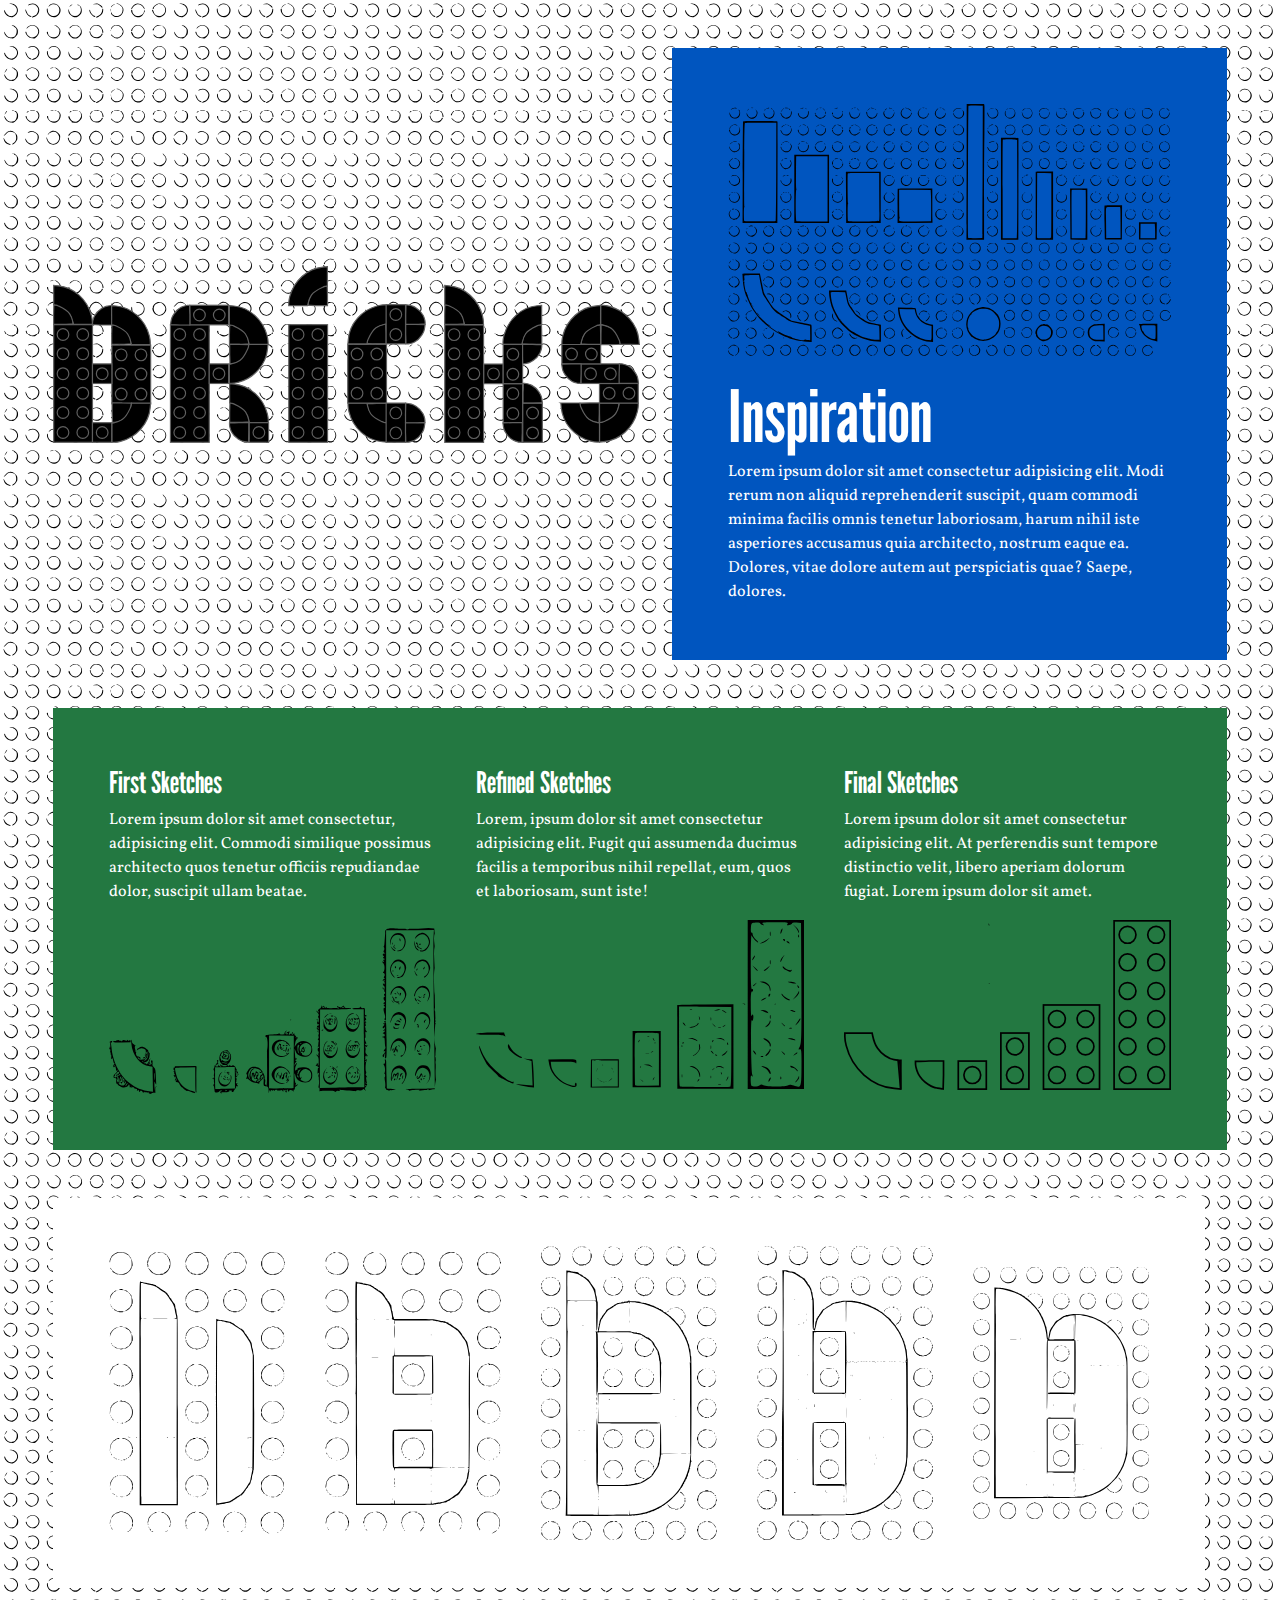
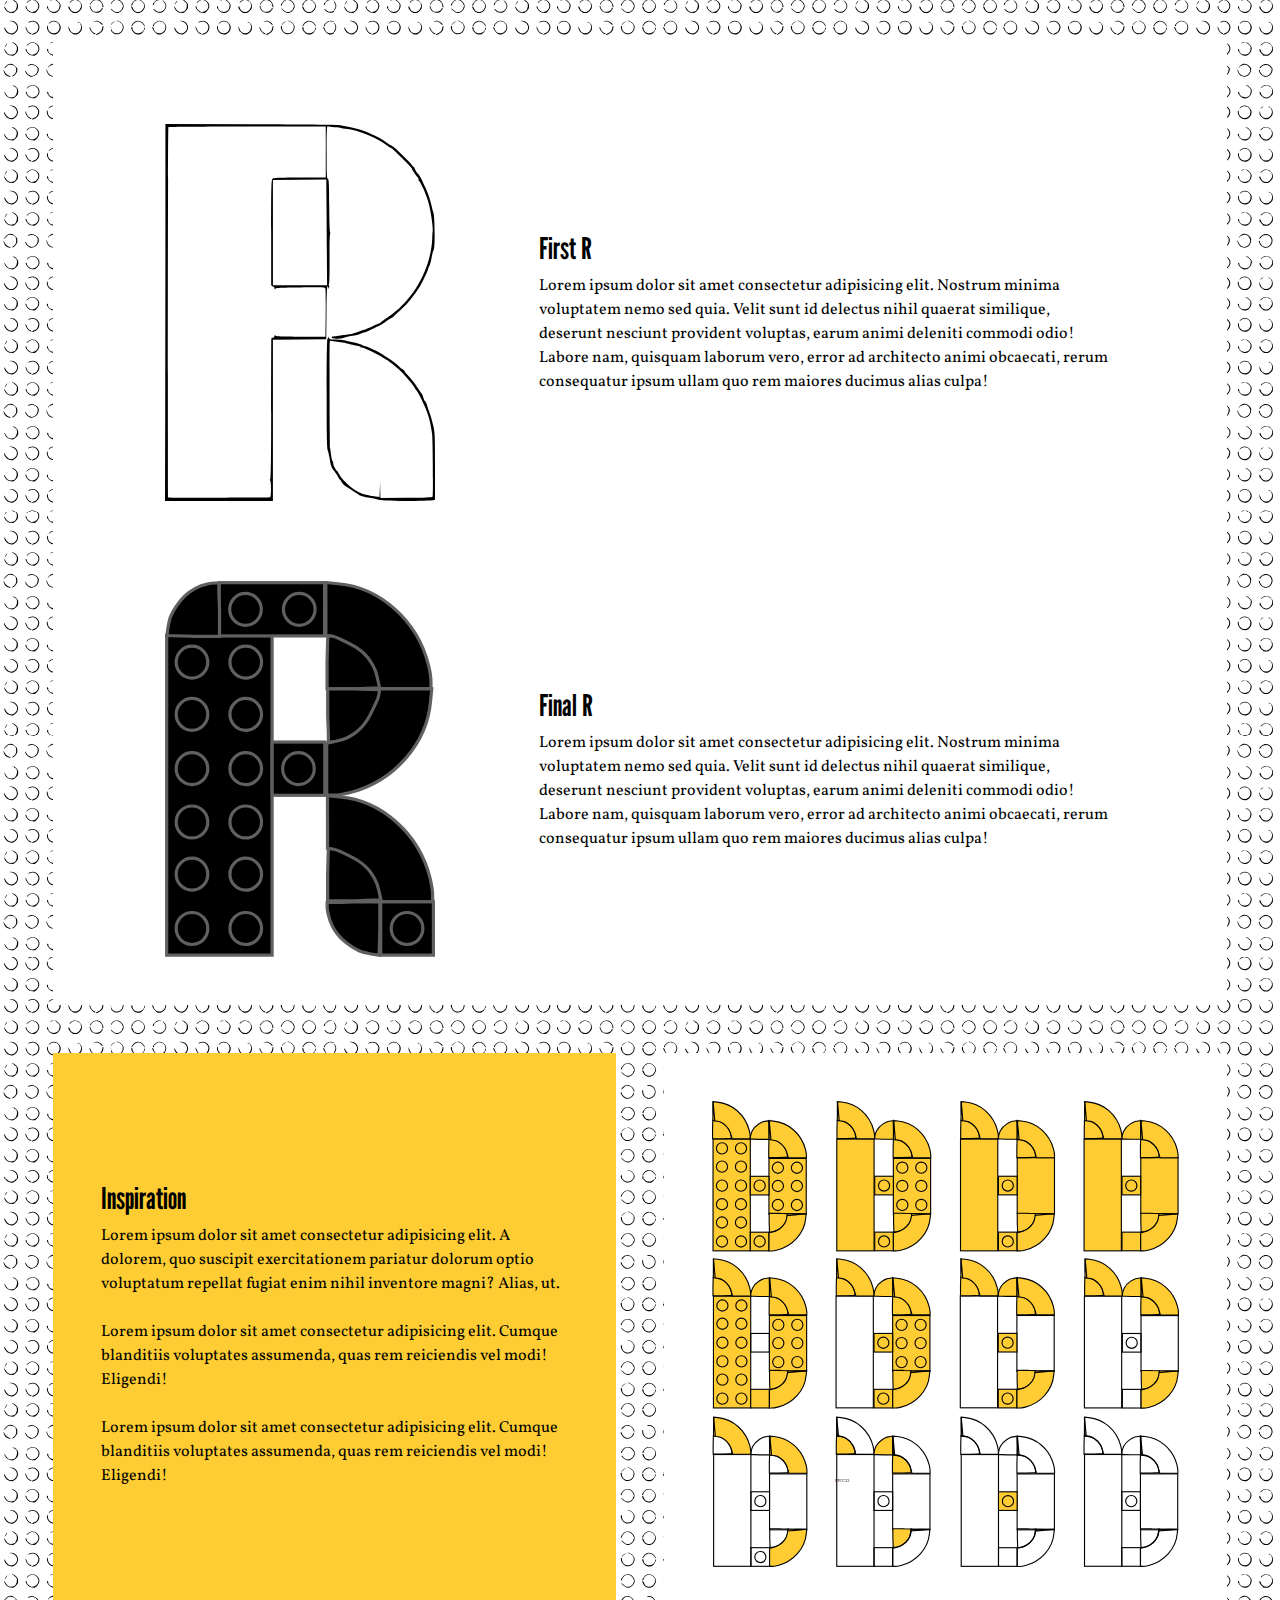
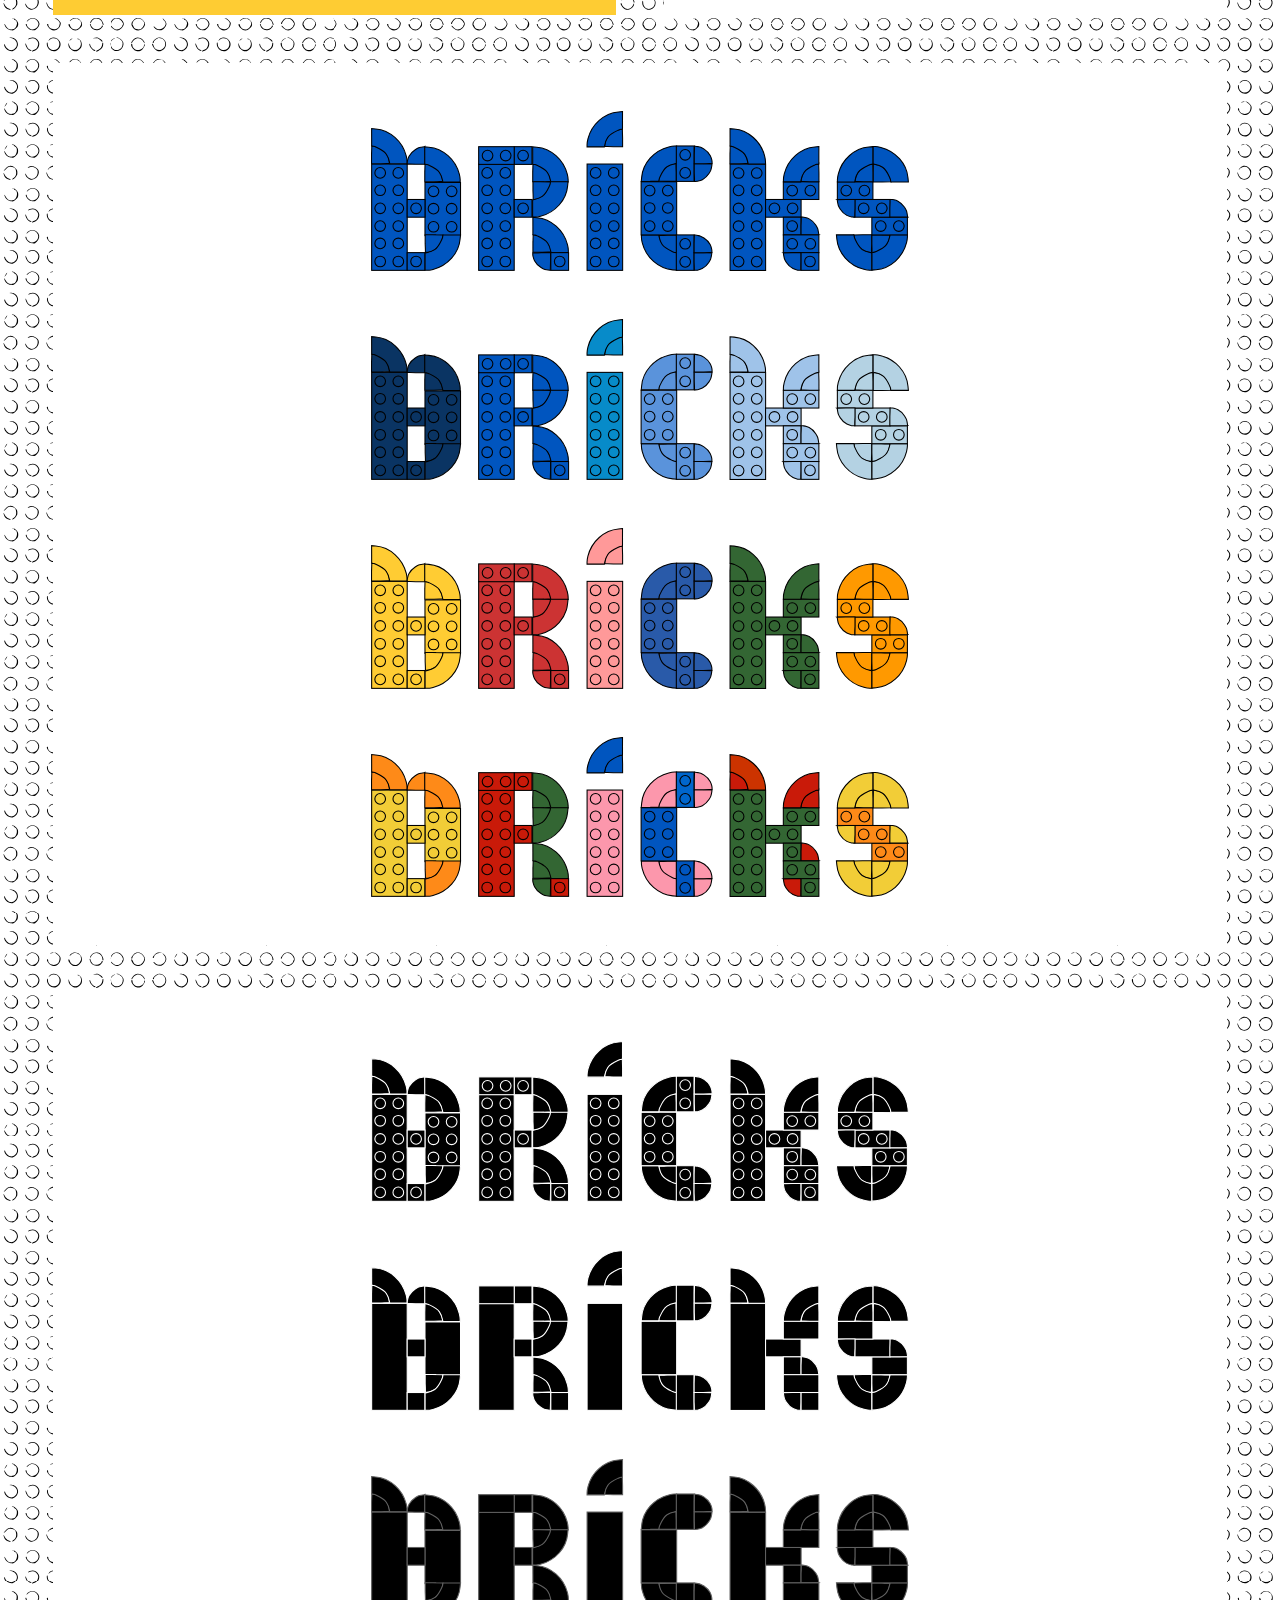
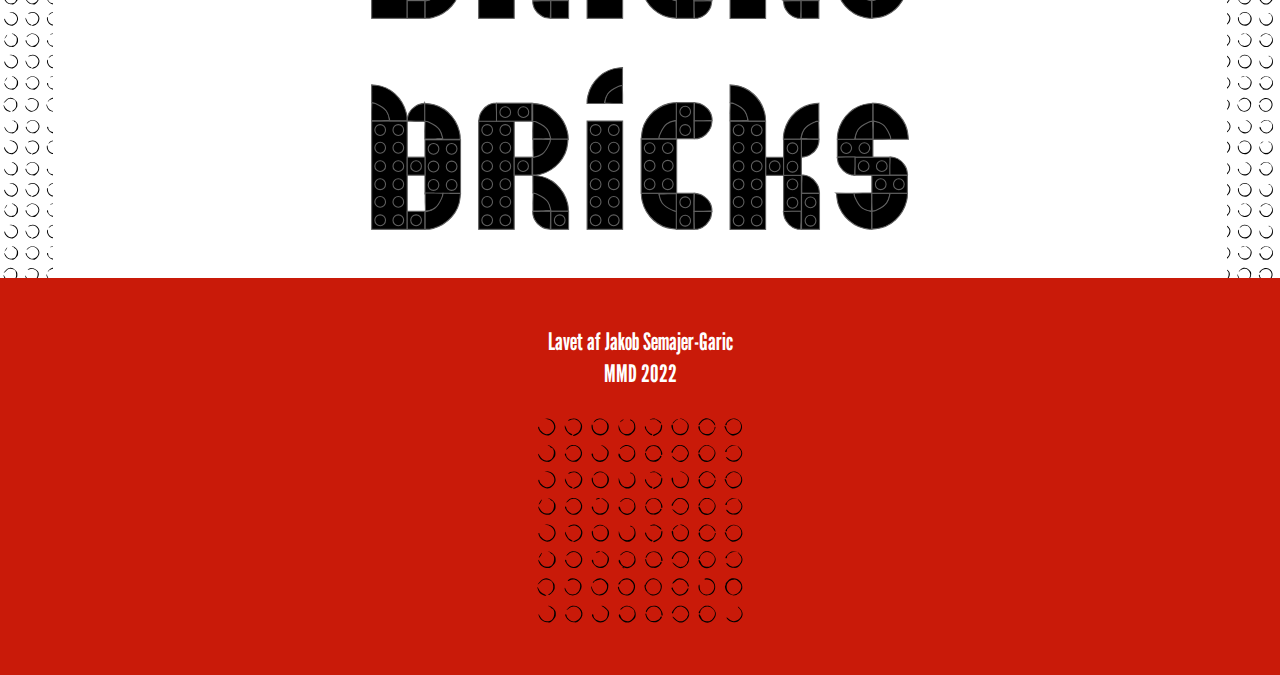
==== commit de19905a: "Updates" ====
--- a/index.html
+++ b/index.html
@@ -6,10 +6,10 @@
     <meta name="viewport" content="width=device-width, initial-scale=1.0" />
     <title>Vite App</title>
     <script type="module" crossorigin src="./assets/main.2e53f17a.js"></script>
-    <link rel="stylesheet" href="./assets/index.fe158002.css">
+    <link rel="stylesheet" href="./assets/index.be85c1e7.css">
   </head>
-  <body class="mx-auto w-11/12">
-    <main>
+  <body>
+    <main class="mx-auto w-11/12">
       <img
         class="image"
         data-index="0"
@@ -169,7 +169,7 @@
 
       <section
         id="first_section"
-        class="flex flex-col items-center gap-8 py-12 md:flex-row md:justify-center"
+        class="flex flex-col items-center gap-8 py-12 text-hvid md:flex-row md:justify-center"
       >
         <img src="./img/bricks_font.svg" class="md:w-2/4" alt="" />
         <div class="bg-blaa p-12 md:p-14">
@@ -185,9 +185,7 @@
         </div>
       </section>
       <section id="second_section">
-        <div
-          class="groen_boks grid items-center gap-8 bg-groen p-8 md:flex-row md:p-14"
-        >
+        <div class="groen_boks gap-10 bg-groen p-8 text-hvid md:grid md:p-14">
           <div>
             <h2 class="pb-2 text-3xl">First Sketches</h2>
             <p class="pb-6">
@@ -195,29 +193,164 @@
               similique possimus architecto quos tenetur officiis repudiandae
               dolor, suscipit ullam beatae.
             </p>
-            <img src="./img/first_tools.svg" alt="" />
+            <img
+              src="./img/first_tools.svg"
+              class="mx-auto w-1/2 md:w-full"
+              alt=""
+            />
           </div>
           <div>
-            <p class="pb-6">
+            <h2 class="pb-2 pt-12 text-3xl md:pt-0">Refined Sketches</h2>
+            <p class="pb-4">
               Lorem, ipsum dolor sit amet consectetur adipisicing elit. Fugit
               qui assumenda ducimus facilis a temporibus nihil repellat, eum,
-              quos et laboriosam, sunt iste! Commodi, laudantium.
-            </p>
-            <img src="./img/sketched_tools.svg" alt="" />
+              quos et laboriosam, sunt iste!
+            </p>
+            <img
+              src="./img/sketched_tools.svg"
+              class="mx-auto w-1/2 md:w-full"
+              alt=""
+            />
           </div>
           <div>
-            <p class="pb-6">
+            <h2 class="pb-2 pt-12 text-3xl md:pt-0">Final Sketches</h2>
+            <p class="pb-4">
               Lorem ipsum dolor sit amet consectetur adipisicing elit. At
               perferendis sunt tempore distinctio velit, libero aperiam dolorum
-              fugiat.
-            </p>
-            <img src="./img/finalized_tools.svg" alt="" />
-          </div>
-        </div>
-      </section>
-      <section id="third_section"></section>
-      <section id="fourth_section"></section>
+              fugiat. Lorem ipsum dolor sit amet.
+            </p>
+            <img
+              src="./img/finalized_tools.svg"
+              class="mx-auto w-1/2 md:w-full"
+              alt=""
+            />
+          </div>
+        </div>
+      </section>
+      <section id="third_section" class="py-12">
+        <div
+          class="flex max-w-6xl flex-col items-center justify-center gap-10 bg-hvid p-12 md:flex-row"
+        >
+          <img src="./img/first_b.svg" alt="" class="w-2/6 md:w-1/6" /><img
+            src="./img/first_b_full.svg"
+            class="w-2/6 md:w-1/6"
+            alt=""
+          /><img src="./img/second_b.svg" class="w-2/6 md:w-1/6" alt="" /><img
+            src="./img/third_b.svg"
+            class="w-2/6 md:w-1/6"
+            alt=""
+          /><img src="./img/final_b.svg" class="w-2/6 md:w-1/6" alt="" />
+        </div>
+      </section>
+      <section id="fourth_section">
+        <div class="bg-hvid p-12">
+          <div
+            class="flex flex-col items-center justify-evenly gap-10 py-10 md:flex-row"
+          >
+            <img src="./img/bricks_r_sketch.svg" class="w-1/2 md:w-1/4" alt="" />
+            <div class="order-first md:order-last">
+              <h3 class="pb-2 text-3xl">First R</h3>
+              <p class="max-w-xl">
+                Lorem ipsum dolor sit amet consectetur adipisicing elit. Nostrum
+                minima voluptatem nemo sed quia. Velit sunt id delectus nihil
+                quaerat similique, deserunt nesciunt provident voluptas, earum
+                animi deleniti commodi odio! Labore nam, quisquam laborum vero,
+                error ad architecto animi obcaecati, rerum consequatur ipsum
+                ullam quo rem maiores ducimus alias culpa!
+              </p>
+            </div>
+          </div>
+
+          <div
+            class="flex flex-col items-center justify-evenly gap-10 pt-10 md:flex-row"
+          >
+            <img src="./img/bricks_r.svg" class="w-1/2 md:w-1/4" alt="" />
+            <div class="order-first md:order-last">
+              <h3 class="pb-2 text-3xl">Final R</h3>
+              <p class="max-w-xl">
+                Lorem ipsum dolor sit amet consectetur adipisicing elit. Nostrum
+                minima voluptatem nemo sed quia. Velit sunt id delectus nihil
+                quaerat similique, deserunt nesciunt provident voluptas, earum
+                animi deleniti commodi odio! Labore nam, quisquam laborum vero,
+                error ad architecto animi obcaecati, rerum consequatur ipsum
+                ullam quo rem maiores ducimus alias culpa!
+              </p>
+            </div>
+          </div>
+        </div>
+      </section>
+      <section id="fifth_section" class="flex-col py-12 md:grid md:gap-12">
+        <div class="mb-12 grid items-center justify-center bg-gul p-12 md:mb-0">
+          <div class="mx-auto max-w-lg">
+            <h3 class="pb-2 text-3xl">Inspiration</h3>
+            <p class="pb-6">
+              Lorem ipsum dolor sit amet consectetur adipisicing elit. A
+              dolorem, quo suscipit exercitationem pariatur dolorum optio
+              voluptatum repellat fugiat enim nihil inventore magni? Alias, ut.
+            </p>
+            <p class="pb-6">
+              Lorem ipsum dolor sit amet consectetur adipisicing elit. Cumque
+              blanditiis voluptates assumenda, quas rem reiciendis vel modi!
+              Eligendi!
+            </p>
+            <p>
+              Lorem ipsum dolor sit amet consectetur adipisicing elit. Cumque
+              blanditiis voluptates assumenda, quas rem reiciendis vel modi!
+              Eligendi!
+            </p>
+          </div>
+        </div>
+        <div class="bg-hvid p-12">
+          <img src="./img/bricks_b_multiple_colors.svg" alt="" />
+        </div>
+      </section>
+      <section id="sixth_section">
+        <div class="grid gap-y-12 bg-hvid p-12">
+          <img
+            src="./img/bricks_version_01.svg"
+            class="mx-auto md:w-3/6"
+            alt=""
+          /><img
+            src="./img/bricks_version_03.svg"
+            class="mx-auto md:w-3/6"
+            alt=""
+          /><img
+            src="./img/bricks_version_04.svg"
+            class="mx-auto md:w-3/6"
+            alt=""
+          /><img
+            src="./img/bricks_version_05.svg"
+            class="mx-auto md:w-3/6"
+            alt=""
+          />
+        </div>
+      </section>
+      <section id="seventh_section">
+        <div class="mt-12 grid gap-y-12 bg-hvid p-12">
+          <img
+            src="./img/bricks_black_noborder.svg"
+            class="mx-auto md:w-3/6"
+            alt=""
+          /><img
+            src="./img/bricks_black_noborder_tiled.svg"
+            class="mx-auto md:w-3/6"
+            alt=""
+          /><img
+            src="./img/bricks_black_tiled.svg"
+            class="mx-auto md:w-3/6"
+            alt=""
+          /><img src="./img/bricks_font.svg" class="mx-auto md:w-3/6" alt="" />
+        </div>
+      </section>
     </main>
+    <footer class="bg-roed py-12">
+      <h4 class="pb-6 text-center text-2xl text-hvid">
+        Lavet af Jakob Semajer-Garic <br />MMD 2022
+      </h4>
+      <div class="flex items-center justify-center">
+        <img src="./img/bg-texture.svg" class="w-1/4 md:w-2/12" alt="" />
+      </div>
+    </footer>
     
   </body>
 </html>
--- a/assets/index.be85c1e7.css
+++ b/assets/index.be85c1e7.css
@@ -0,0 +1 @@
+*,:before,:after{box-sizing:border-box;border-width:0;border-style:solid;border-color:#e5e7eb}:before,:after{--tw-content: ""}html{line-height:1.5;-webkit-text-size-adjust:100%;-moz-tab-size:4;-o-tab-size:4;tab-size:4;font-family:ui-sans-serif,system-ui,-apple-system,BlinkMacSystemFont,Segoe UI,Roboto,Helvetica Neue,Arial,Noto Sans,sans-serif,"Apple Color Emoji","Segoe UI Emoji",Segoe UI Symbol,"Noto Color Emoji"}body{margin:0;line-height:inherit}hr{height:0;color:inherit;border-top-width:1px}abbr:where([title]){-webkit-text-decoration:underline dotted;text-decoration:underline dotted}h1,h2,h3,h4,h5,h6{font-size:inherit;font-weight:inherit}a{color:inherit;text-decoration:inherit}b,strong{font-weight:bolder}code,kbd,samp,pre{font-family:ui-monospace,SFMono-Regular,Menlo,Monaco,Consolas,Liberation Mono,Courier New,monospace;font-size:1em}small{font-size:80%}sub,sup{font-size:75%;line-height:0;position:relative;vertical-align:baseline}sub{bottom:-.25em}sup{top:-.5em}table{text-indent:0;border-color:inherit;border-collapse:collapse}button,input,optgroup,select,textarea{font-family:inherit;font-size:100%;font-weight:inherit;line-height:inherit;color:inherit;margin:0;padding:0}button,select{text-transform:none}button,[type=button],[type=reset],[type=submit]{-webkit-appearance:button;background-color:transparent;background-image:none}:-moz-focusring{outline:auto}:-moz-ui-invalid{box-shadow:none}progress{vertical-align:baseline}::-webkit-inner-spin-button,::-webkit-outer-spin-button{height:auto}[type=search]{-webkit-appearance:textfield;outline-offset:-2px}::-webkit-search-decoration{-webkit-appearance:none}::-webkit-file-upload-button{-webkit-appearance:button;font:inherit}summary{display:list-item}blockquote,dl,dd,h1,h2,h3,h4,h5,h6,hr,figure,p,pre{margin:0}fieldset{margin:0;padding:0}legend{padding:0}ol,ul,menu{list-style:none;margin:0;padding:0}textarea{resize:vertical}input::-moz-placeholder,textarea::-moz-placeholder{opacity:1;color:#9ca3af}input::placeholder,textarea::placeholder{opacity:1;color:#9ca3af}button,[role=button]{cursor:pointer}:disabled{cursor:default}img,svg,video,canvas,audio,iframe,embed,object{display:block;vertical-align:middle}img,video{max-width:100%;height:auto}[type=text],[type=email],[type=url],[type=password],[type=number],[type=date],[type=datetime-local],[type=month],[type=search],[type=tel],[type=time],[type=week],[multiple],textarea,select{-webkit-appearance:none;-moz-appearance:none;appearance:none;background-color:#fff;border-color:#6b7280;border-width:1px;border-radius:0;padding:.5rem .75rem;font-size:1rem;line-height:1.5rem;--tw-shadow: 0 0 #0000}[type=text]:focus,[type=email]:focus,[type=url]:focus,[type=password]:focus,[type=number]:focus,[type=date]:focus,[type=datetime-local]:focus,[type=month]:focus,[type=search]:focus,[type=tel]:focus,[type=time]:focus,[type=week]:focus,[multiple]:focus,textarea:focus,select:focus{outline:2px solid transparent;outline-offset:2px;--tw-ring-inset: var(--tw-empty, );--tw-ring-offset-width: 0px;--tw-ring-offset-color: #fff;--tw-ring-color: #2563eb;--tw-ring-offset-shadow: var(--tw-ring-inset) 0 0 0 var(--tw-ring-offset-width) var(--tw-ring-offset-color);--tw-ring-shadow: var(--tw-ring-inset) 0 0 0 calc(1px + var(--tw-ring-offset-width)) var(--tw-ring-color);box-shadow:var(--tw-ring-offset-shadow),var(--tw-ring-shadow),var(--tw-shadow);border-color:#2563eb}input::-moz-placeholder,textarea::-moz-placeholder{color:#6b7280;opacity:1}input::placeholder,textarea::placeholder{color:#6b7280;opacity:1}::-webkit-datetime-edit-fields-wrapper{padding:0}::-webkit-date-and-time-value{min-height:1.5em}::-webkit-datetime-edit,::-webkit-datetime-edit-year-field,::-webkit-datetime-edit-month-field,::-webkit-datetime-edit-day-field,::-webkit-datetime-edit-hour-field,::-webkit-datetime-edit-minute-field,::-webkit-datetime-edit-second-field,::-webkit-datetime-edit-millisecond-field,::-webkit-datetime-edit-meridiem-field{padding-top:0;padding-bottom:0}select{background-image:url("data:image/svg+xml,%3csvg xmlns='http://www.w3.org/2000/svg' fill='none' viewBox='0 0 20 20'%3e%3cpath stroke='%236b7280' stroke-linecap='round' stroke-linejoin='round' stroke-width='1.5' d='M6 8l4 4 4-4'/%3e%3c/svg%3e");background-position:right .5rem center;background-repeat:no-repeat;background-size:1.5em 1.5em;padding-right:2.5rem;-webkit-print-color-adjust:exact;color-adjust:exact;print-color-adjust:exact}[multiple]{background-image:initial;background-position:initial;background-repeat:unset;background-size:initial;padding-right:.75rem;-webkit-print-color-adjust:unset;color-adjust:unset;print-color-adjust:unset}[type=checkbox],[type=radio]{-webkit-appearance:none;-moz-appearance:none;appearance:none;padding:0;-webkit-print-color-adjust:exact;color-adjust:exact;print-color-adjust:exact;display:inline-block;vertical-align:middle;background-origin:border-box;-webkit-user-select:none;-moz-user-select:none;user-select:none;flex-shrink:0;height:1rem;width:1rem;color:#2563eb;background-color:#fff;border-color:#6b7280;border-width:1px;--tw-shadow: 0 0 #0000}[type=checkbox]{border-radius:0}[type=radio]{border-radius:100%}[type=checkbox]:focus,[type=radio]:focus{outline:2px solid transparent;outline-offset:2px;--tw-ring-inset: var(--tw-empty, );--tw-ring-offset-width: 2px;--tw-ring-offset-color: #fff;--tw-ring-color: #2563eb;--tw-ring-offset-shadow: var(--tw-ring-inset) 0 0 0 var(--tw-ring-offset-width) var(--tw-ring-offset-color);--tw-ring-shadow: var(--tw-ring-inset) 0 0 0 calc(2px + var(--tw-ring-offset-width)) var(--tw-ring-color);box-shadow:var(--tw-ring-offset-shadow),var(--tw-ring-shadow),var(--tw-shadow)}[type=checkbox]:checked,[type=radio]:checked{border-color:transparent;background-color:currentColor;background-size:100% 100%;background-position:center;background-repeat:no-repeat}[type=checkbox]:checked{background-image:url("data:image/svg+xml,%3csvg viewBox='0 0 16 16' fill='white' xmlns='http://www.w3.org/2000/svg'%3e%3cpath d='M12.207 4.793a1 1 0 010 1.414l-5 5a1 1 0 01-1.414 0l-2-2a1 1 0 011.414-1.414L6.5 9.086l4.293-4.293a1 1 0 011.414 0z'/%3e%3c/svg%3e")}[type=radio]:checked{background-image:url("data:image/svg+xml,%3csvg viewBox='0 0 16 16' fill='white' xmlns='http://www.w3.org/2000/svg'%3e%3ccircle cx='8' cy='8' r='3'/%3e%3c/svg%3e")}[type=checkbox]:checked:hover,[type=checkbox]:checked:focus,[type=radio]:checked:hover,[type=radio]:checked:focus{border-color:transparent;background-color:currentColor}[type=checkbox]:indeterminate{background-image:url("data:image/svg+xml,%3csvg xmlns='http://www.w3.org/2000/svg' fill='none' viewBox='0 0 16 16'%3e%3cpath stroke='white' stroke-linecap='round' stroke-linejoin='round' stroke-width='2' d='M4 8h8'/%3e%3c/svg%3e");border-color:transparent;background-color:currentColor;background-size:100% 100%;background-position:center;background-repeat:no-repeat}[type=checkbox]:indeterminate:hover,[type=checkbox]:indeterminate:focus{border-color:transparent;background-color:currentColor}[type=file]{background:unset;border-color:inherit;border-width:0;border-radius:0;padding:0;font-size:unset;line-height:inherit}[type=file]:focus{outline:1px solid ButtonText;outline:1px auto -webkit-focus-ring-color}*,:before,:after{--tw-border-spacing-x: 0;--tw-border-spacing-y: 0;--tw-translate-x: 0;--tw-translate-y: 0;--tw-rotate: 0;--tw-skew-x: 0;--tw-skew-y: 0;--tw-scale-x: 1;--tw-scale-y: 1;--tw-pan-x: ;--tw-pan-y: ;--tw-pinch-zoom: ;--tw-scroll-snap-strictness: proximity;--tw-ordinal: ;--tw-slashed-zero: ;--tw-numeric-figure: ;--tw-numeric-spacing: ;--tw-numeric-fraction: ;--tw-ring-inset: ;--tw-ring-offset-width: 0px;--tw-ring-offset-color: #fff;--tw-ring-color: rgb(59 130 246 / .5);--tw-ring-offset-shadow: 0 0 #0000;--tw-ring-shadow: 0 0 #0000;--tw-shadow: 0 0 #0000;--tw-shadow-colored: 0 0 #0000;--tw-blur: ;--tw-brightness: ;--tw-contrast: ;--tw-grayscale: ;--tw-hue-rotate: ;--tw-invert: ;--tw-saturate: ;--tw-sepia: ;--tw-drop-shadow: ;--tw-backdrop-blur: ;--tw-backdrop-brightness: ;--tw-backdrop-contrast: ;--tw-backdrop-grayscale: ;--tw-backdrop-hue-rotate: ;--tw-backdrop-invert: ;--tw-backdrop-opacity: ;--tw-backdrop-saturate: ;--tw-backdrop-sepia: }::-webkit-backdrop{--tw-border-spacing-x: 0;--tw-border-spacing-y: 0;--tw-translate-x: 0;--tw-translate-y: 0;--tw-rotate: 0;--tw-skew-x: 0;--tw-skew-y: 0;--tw-scale-x: 1;--tw-scale-y: 1;--tw-pan-x: ;--tw-pan-y: ;--tw-pinch-zoom: ;--tw-scroll-snap-strictness: proximity;--tw-ordinal: ;--tw-slashed-zero: ;--tw-numeric-figure: ;--tw-numeric-spacing: ;--tw-numeric-fraction: ;--tw-ring-inset: ;--tw-ring-offset-width: 0px;--tw-ring-offset-color: #fff;--tw-ring-color: rgb(59 130 246 / .5);--tw-ring-offset-shadow: 0 0 #0000;--tw-ring-shadow: 0 0 #0000;--tw-shadow: 0 0 #0000;--tw-shadow-colored: 0 0 #0000;--tw-blur: ;--tw-brightness: ;--tw-contrast: ;--tw-grayscale: ;--tw-hue-rotate: ;--tw-invert: ;--tw-saturate: ;--tw-sepia: ;--tw-drop-shadow: ;--tw-backdrop-blur: ;--tw-backdrop-brightness: ;--tw-backdrop-contrast: ;--tw-backdrop-grayscale: ;--tw-backdrop-hue-rotate: ;--tw-backdrop-invert: ;--tw-backdrop-opacity: ;--tw-backdrop-saturate: ;--tw-backdrop-sepia: }::backdrop{--tw-border-spacing-x: 0;--tw-border-spacing-y: 0;--tw-translate-x: 0;--tw-translate-y: 0;--tw-rotate: 0;--tw-skew-x: 0;--tw-skew-y: 0;--tw-scale-x: 1;--tw-scale-y: 1;--tw-pan-x: ;--tw-pan-y: ;--tw-pinch-zoom: ;--tw-scroll-snap-strictness: proximity;--tw-ordinal: ;--tw-slashed-zero: ;--tw-numeric-figure: ;--tw-numeric-spacing: ;--tw-numeric-fraction: ;--tw-ring-inset: ;--tw-ring-offset-width: 0px;--tw-ring-offset-color: #fff;--tw-ring-color: rgb(59 130 246 / .5);--tw-ring-offset-shadow: 0 0 #0000;--tw-ring-shadow: 0 0 #0000;--tw-shadow: 0 0 #0000;--tw-shadow-colored: 0 0 #0000;--tw-blur: ;--tw-brightness: ;--tw-contrast: ;--tw-grayscale: ;--tw-hue-rotate: ;--tw-invert: ;--tw-saturate: ;--tw-sepia: ;--tw-drop-shadow: ;--tw-backdrop-blur: ;--tw-backdrop-brightness: ;--tw-backdrop-contrast: ;--tw-backdrop-grayscale: ;--tw-backdrop-hue-rotate: ;--tw-backdrop-invert: ;--tw-backdrop-opacity: ;--tw-backdrop-saturate: ;--tw-backdrop-sepia: }.order-first{order:-9999}.mx-auto{margin-left:auto;margin-right:auto}.mb-12{margin-bottom:3rem}.mt-12{margin-top:3rem}.flex{display:flex}.grid{display:grid}.w-11\/12{width:91.666667%}.w-1\/2{width:50%}.w-2\/6{width:33.333333%}.w-1\/4{width:25%}.max-w-6xl{max-width:72rem}.max-w-xl{max-width:36rem}.max-w-lg{max-width:32rem}.flex-col{flex-direction:column}.items-center{align-items:center}.justify-center{justify-content:center}.justify-evenly{justify-content:space-evenly}.gap-8{gap:2rem}.gap-10{gap:2.5rem}.gap-y-12{row-gap:3rem}.bg-blaa{--tw-bg-opacity: 1;background-color:rgb(0 85 191 / var(--tw-bg-opacity))}.bg-groen{--tw-bg-opacity: 1;background-color:rgb(35 120 65 / var(--tw-bg-opacity))}.bg-hvid{--tw-bg-opacity: 1;background-color:rgb(255 255 255 / var(--tw-bg-opacity))}.bg-gul{--tw-bg-opacity: 1;background-color:rgb(254 204 51 / var(--tw-bg-opacity))}.bg-roed{--tw-bg-opacity: 1;background-color:rgb(201 26 9 / var(--tw-bg-opacity))}.p-12{padding:3rem}.p-8{padding:2rem}.py-12{padding-top:3rem;padding-bottom:3rem}.py-10{padding-top:2.5rem;padding-bottom:2.5rem}.pt-6{padding-top:1.5rem}.pb-2{padding-bottom:.5rem}.pb-6{padding-bottom:1.5rem}.pt-12{padding-top:3rem}.pb-4{padding-bottom:1rem}.pt-10{padding-top:2.5rem}.text-center{text-align:center}.text-5xl{font-size:3rem;line-height:1}.text-3xl{font-size:1.875rem;line-height:2.25rem}.text-2xl{font-size:1.5rem;line-height:2rem}.text-hvid{--tw-text-opacity: 1;color:rgb(255 255 255 / var(--tw-text-opacity))}@font-face{font-family:Vollkorn;font-style:normal;font-weight:400;src:local(""),url(../fonts/vollkorn-v21-latin-regular.woff2) format("woff2"),url(../fonts/vollkorn-v21-latin-regular.woff) format("woff")}@font-face{font-family:League Gothic;font-style:normal;font-weight:400;src:local(""),url(../fonts/league-gothic-v6-latin-regular.woff2) format("woff2"),url(../fonts/league-gothic-v6-latin-regular.woff) format("woff")}h1,h2,h3,h4{font-family:League Gothic,sans-serif}p{font-family:Vollkorn,serif}body{background-image:url(../img/bg-texture.svg);background-repeat:repeat;background-position:top left}@media screen and (min-width: 800px){body{background-size:13.3%}}@media screen and (max-width: 800px){body{background-size:33%}}.image{width:10vmin;position:absolute;transform:translate(-50%,-50%)}.image[data-status=inactive]{display:none}.image[data-status=active]{display:block}.groen_boks{grid-template-columns:repeat(3,minmax(0,1fr))}#fifth_section{grid-template-columns:repeat(2,minmax(0,1fr))}@media (min-width: 768px){.md\:order-last{order:9999}.md\:mb-0{margin-bottom:0}.md\:grid{display:grid}.md\:w-2\/4{width:50%}.md\:w-full{width:100%}.md\:w-1\/6{width:16.666667%}.md\:w-1\/4{width:25%}.md\:w-3\/6{width:50%}.md\:w-2\/12{width:16.666667%}.md\:flex-row{flex-direction:row}.md\:justify-center{justify-content:center}.md\:gap-12{gap:3rem}.md\:p-14{padding:3.5rem}.md\:pt-0{padding-top:0}.md\:text-7xl{font-size:4.5rem;line-height:1}}
